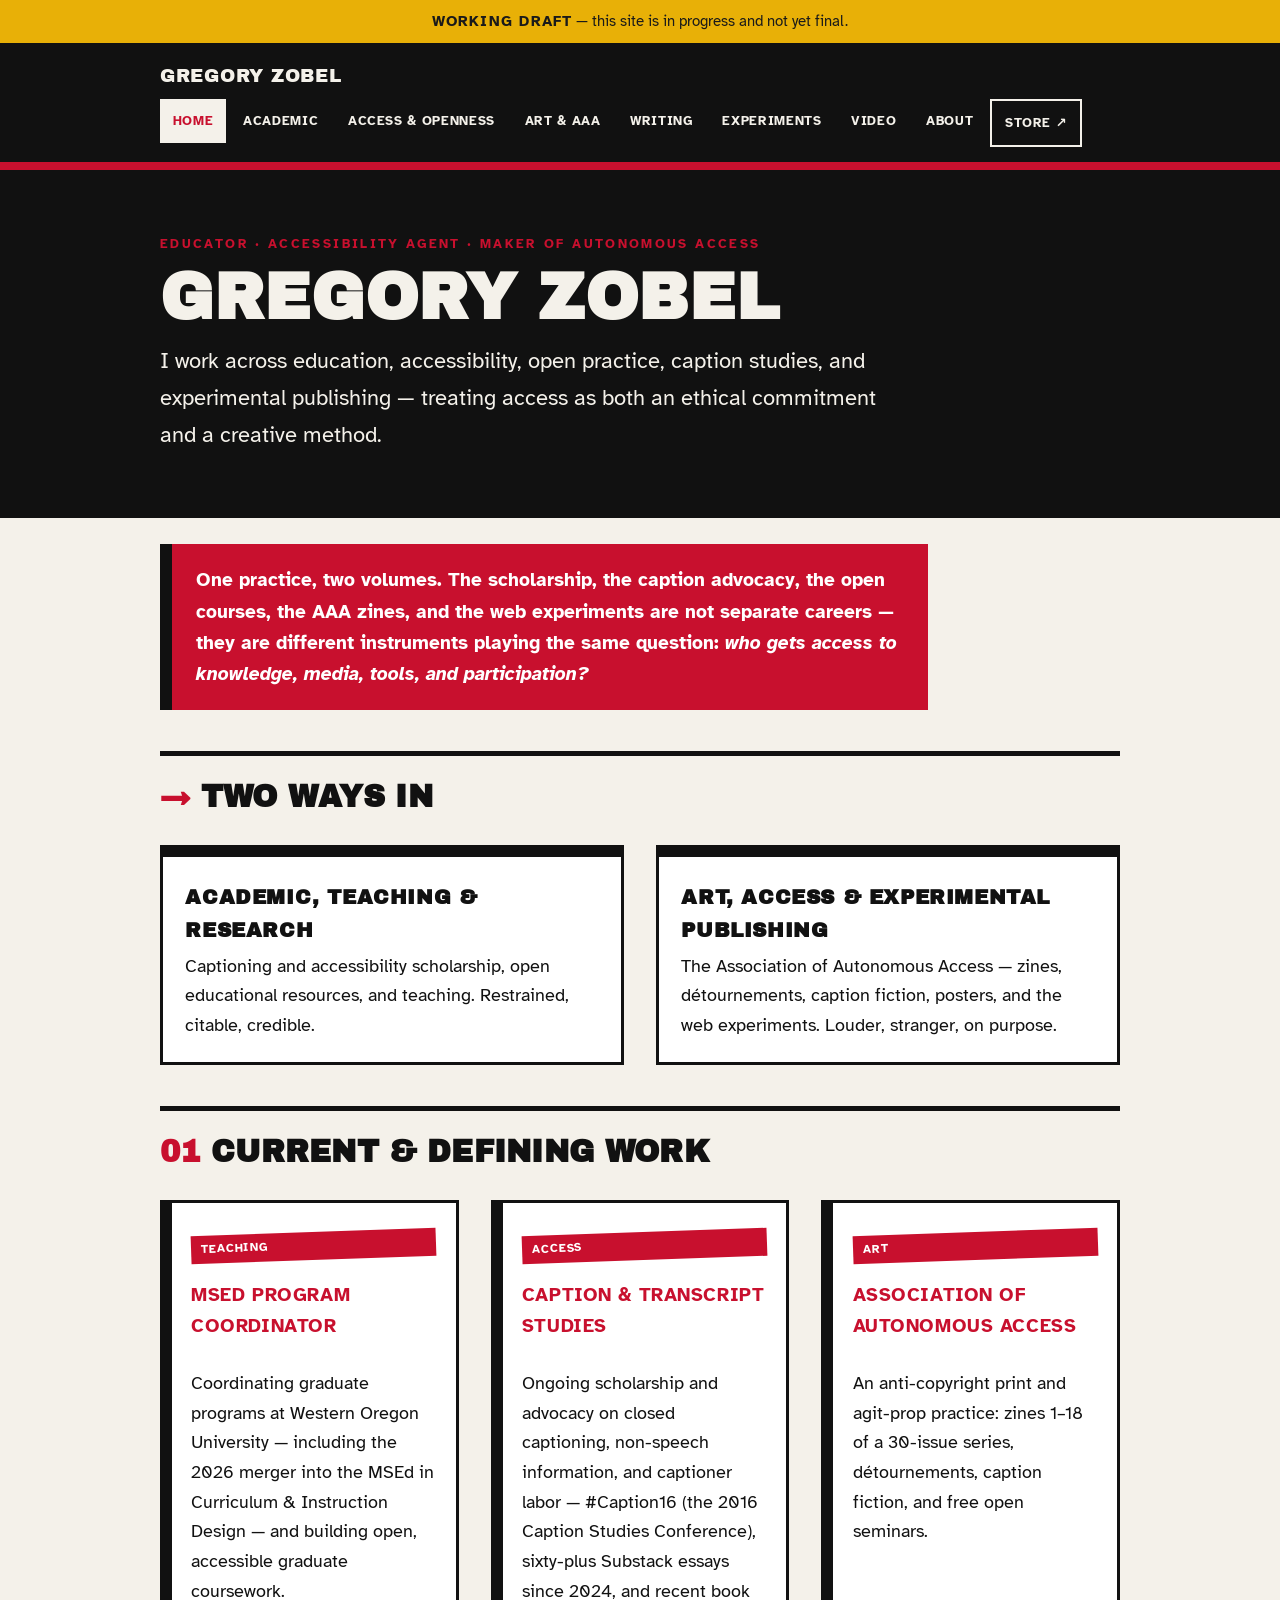
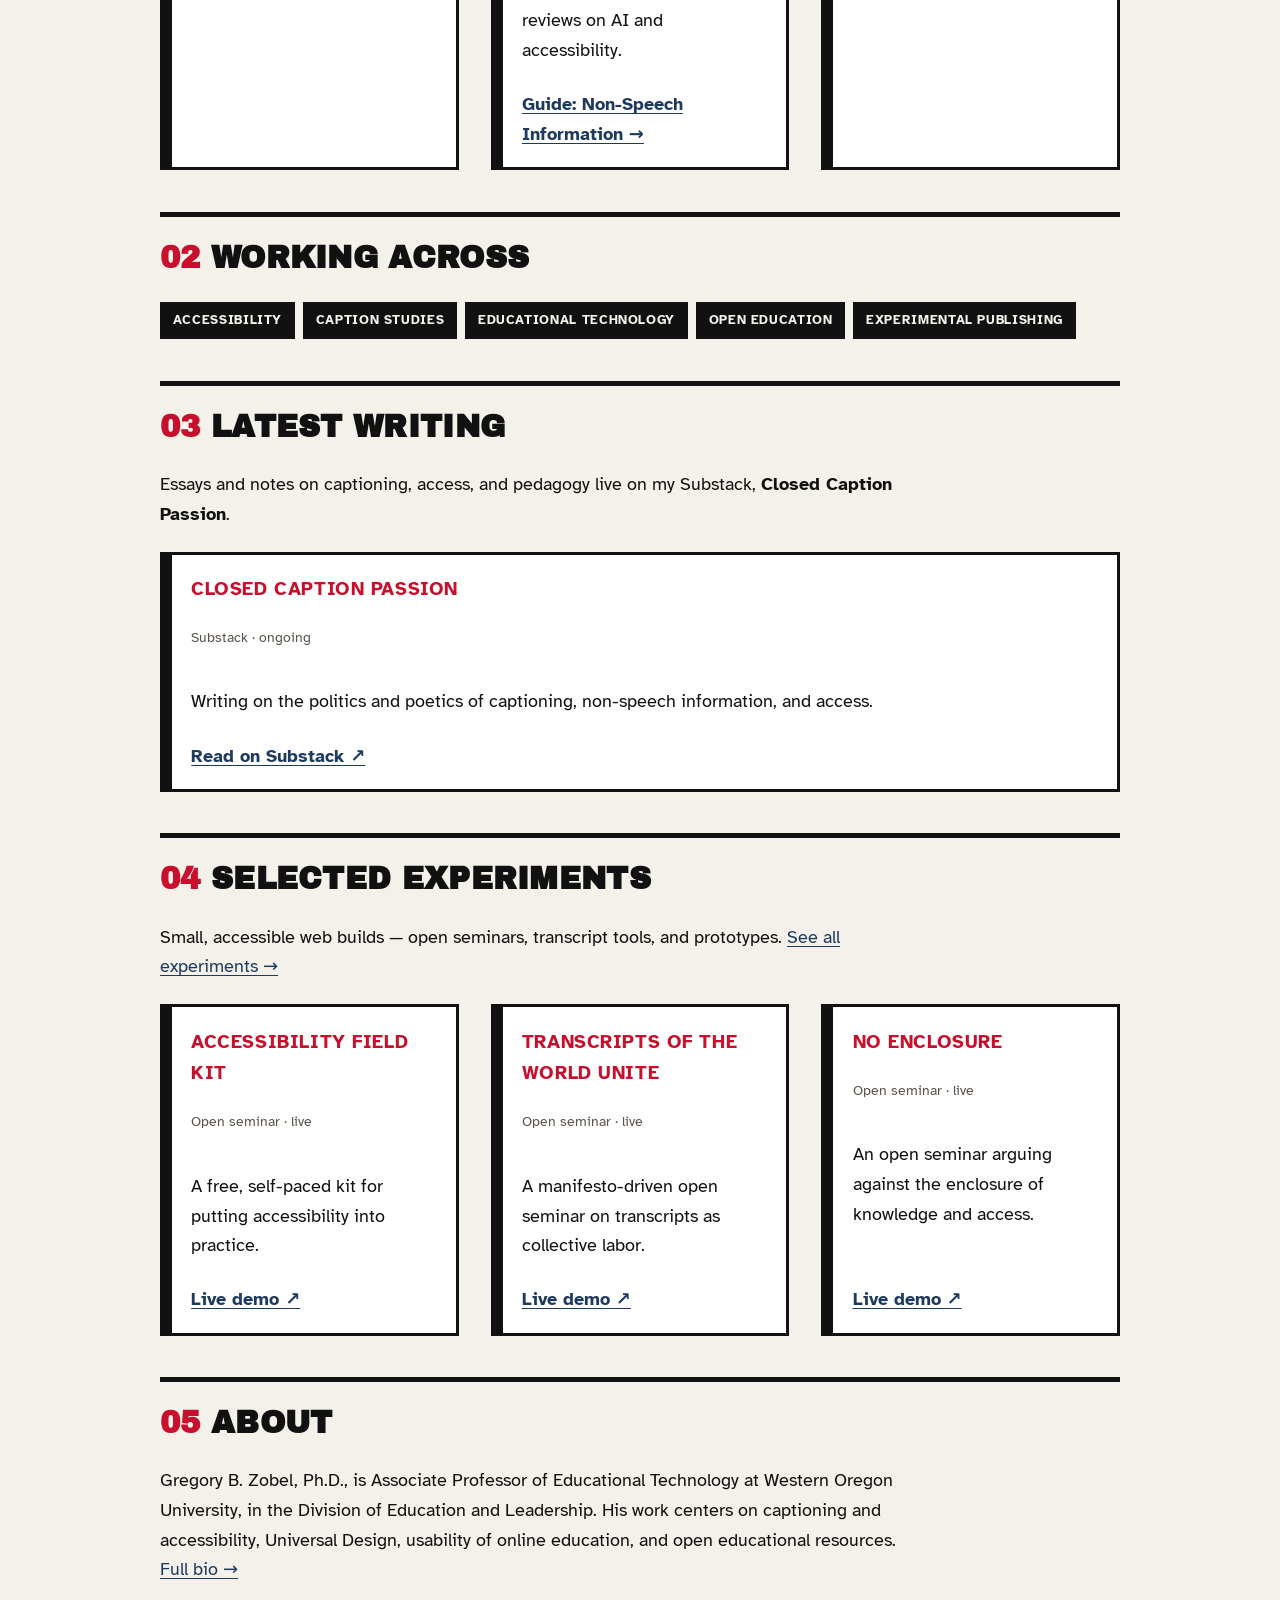
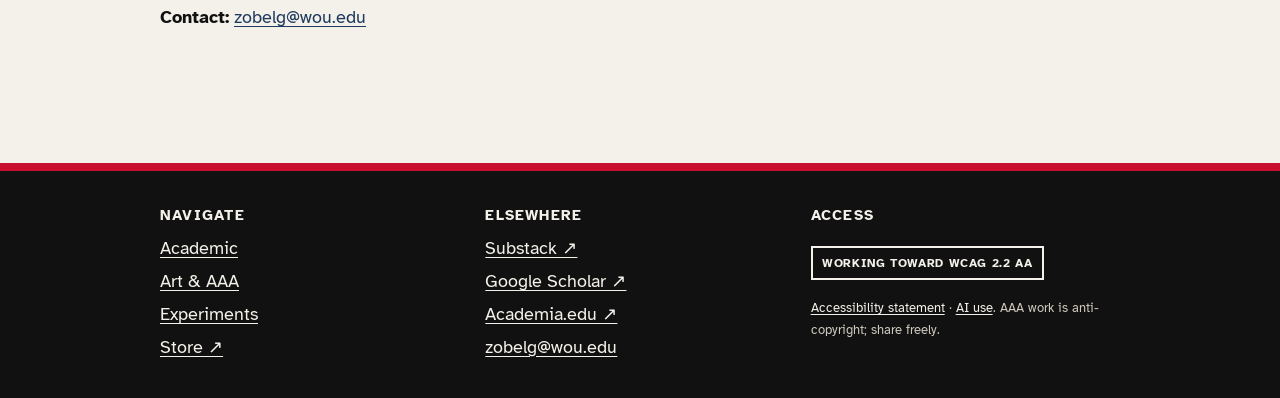
==== index.html @ 9590969a "Add Google Scholar link to footers, About, and CV page; public CV v3 Co-Authored-By: Claude Fable 5." ====
<!DOCTYPE html>
<html lang="en">
<head>
<meta charset="utf-8">
<meta name="viewport" content="width=device-width, initial-scale=1">
<title>Gregory Zobel — Access as commitment and method</title>
<meta name="description" content="Gregory Zobel works across education, accessibility, open practice, caption studies, and experimental publishing — treating access as both an ethical commitment and a creative method.">
<link rel="preconnect" href="https://fonts.googleapis.com">
<link rel="preconnect" href="https://fonts.gstatic.com" crossorigin>
<link href="https://fonts.googleapis.com/css2?family=Archivo+Black&family=Atkinson+Hyperlegible:ital,wght@0,400;0,700;1,400;1,700&display=swap" rel="stylesheet">
<link rel="stylesheet" href="assets/css/site.css">
</head>
<body>
<a class="skip" href="#main">Skip to main content</a>
<div class="draft-banner" role="note"><strong>Working draft</strong> — this site is in progress and not yet final.</div>

<header class="site-header">
  <div class="wrap">
    <a class="brand" href="index.html">Gregory&nbsp;Zobel</a>
    <nav class="site-nav" aria-label="Primary">
      <ul>
        <li><a href="index.html" aria-current="page">Home</a></li>
        <li><a href="academic.html">Academic</a></li>
        <li><a href="academic.html#access">Access &amp; Openness</a></li>
        <li><a href="aaa.html">Art &amp; AAA</a></li>
        <li><a href="aaa.html#writing">Writing</a></li>
        <li><a href="experiments.html">Experiments</a></li>
        <li><a href="video.html">Video</a></li>
        <li><a href="academic.html#about">About</a></li>
        <li class="nav-store"><a href="https://compgizmo.gumroad.com/" rel="noopener">Store</a></li>
      </ul>
    </nav>
  </div>
</header>

<div class="hero">
  <div class="wrap">
    <p class="kicker">Educator · Accessibility agent · Maker of autonomous access</p>
    <h1>Gregory Zobel</h1>
    <p class="lede">I work across education, accessibility, open practice, caption studies, and experimental publishing — treating access as both an ethical commitment and a creative method.</p>
  </div>
</div>

<main id="main">
  <div class="wrap">

    <p class="thesis">One practice, two volumes. The scholarship, the caption advocacy, the open courses, the AAA zines, and the web experiments are not separate careers — they are different instruments playing the same question: <em>who gets access to knowledge, media, tools, and participation?</em></p>

    <h2><span class="n" aria-hidden="true">→</span> Two ways in</h2>
    <ul class="grid">
      <li><a class="entrance" href="academic.html">
        <h3>Academic, Teaching &amp; Research</h3>
        <p>Captioning and accessibility scholarship, open educational resources, and teaching. Restrained, citable, credible.</p>
      </a></li>
      <li><a class="entrance" href="aaa.html">
        <h3>Art, Access &amp; Experimental Publishing</h3>
        <p>The Association of Autonomous Access — zines, détournements, caption fiction, posters, and the web experiments. Louder, stranger, on purpose.</p>
      </a></li>
    </ul>

    <h2><span class="n" aria-hidden="true">01</span> Current &amp; defining work</h2>
    <ul class="grid">
      <li class="card">
        <p class="stamp">Teaching</p>
        <h3>MSEd Program Coordinator</h3>
        <p>Coordinating graduate programs at Western Oregon University — including the 2026 merger into the MSEd in Curriculum &amp; Instruction Design — and building open, accessible graduate coursework.</p>
      </li>
      <li class="card">
        <p class="stamp">Access</p>
        <h3>Caption &amp; transcript studies</h3>
        <p>Ongoing scholarship and advocacy on closed captioning, non-speech information, and captioner labor — #Caption16 (the 2016 Caption Studies Conference), sixty-plus Substack essays since 2024, and recent book reviews on AI and accessibility.</p>
        <a class="more" href="non-speech-information.html">Guide: Non-Speech Information &rarr;</a>
      </li>
      <li class="card">
        <p class="stamp">Art</p>
        <h3>Association of Autonomous Access</h3>
        <p>An anti-copyright print and agit-prop practice: zines 1–18 of a 30-issue series, détournements, caption fiction, and free open seminars.</p>
      </li>
    </ul>

    <h2><span class="n" aria-hidden="true">02</span> Working across</h2>
    <ul class="band">
      <li>Accessibility</li>
      <li>Caption Studies</li>
      <li>Educational Technology</li>
      <li>Open Education</li>
      <li>Experimental Publishing</li>
    </ul>

    <h2><span class="n" aria-hidden="true">03</span> Latest writing</h2>
    <p>Essays and notes on captioning, access, and pedagogy live on my Substack, <strong>Closed Caption Passion</strong>.</p>
    <ul class="grid">
      <li class="card">
        <h3>Closed Caption Passion</h3>
        <p class="meta">Substack · ongoing</p>
        <p>Writing on the politics and poetics of captioning, non-speech information, and access.</p>
        <a class="more" href="https://closedcaptionpassion.substack.com/" rel="noopener">Read on Substack&nbsp;↗</a>
      </li>
    </ul>

    <h2><span class="n" aria-hidden="true">04</span> Selected experiments</h2>
    <p>Small, accessible web builds — open seminars, transcript tools, and prototypes. <a href="experiments.html">See all experiments →</a></p>
    <ul class="grid">
      <li class="card">
        <h3>Accessibility Field Kit</h3>
        <p class="meta">Open seminar · live</p>
        <p>A free, self-paced kit for putting accessibility into practice.</p>
        <a class="more" href="https://accessibilityfieldkit.netlify.app/" rel="noopener">Live demo&nbsp;↗</a>
      </li>
      <li class="card">
        <h3>Transcripts of the World Unite</h3>
        <p class="meta">Open seminar · live</p>
        <p>A manifesto-driven open seminar on transcripts as collective labor.</p>
        <a class="more" href="https://transcriptsoftheworldunite.netlify.app/" rel="noopener">Live demo&nbsp;↗</a>
      </li>
      <li class="card">
        <h3>No Enclosure</h3>
        <p class="meta">Open seminar · live</p>
        <p>An open seminar arguing against the enclosure of knowledge and access.</p>
        <a class="more" href="https://no-enclosure.netlify.app/" rel="noopener">Live demo&nbsp;↗</a>
      </li>
    </ul>

    <h2><span class="n" aria-hidden="true">05</span> About</h2>
    <p>Gregory B. Zobel, Ph.D., is Associate Professor of Educational Technology at Western Oregon University, in the Division of Education and Leadership. His work centers on captioning and accessibility, Universal Design, usability of online education, and open educational resources. <a href="academic.html#about">Full bio →</a></p>
    <p><strong>Contact:</strong> <a href="mailto:zobelg@wou.edu">zobelg@wou.edu</a></p>

  </div>
</main>

<footer class="site-footer">
  <div class="wrap">
    <div>
      <h2>Navigate</h2>
      <ul>
        <li><a href="academic.html">Academic</a></li>
        <li><a href="aaa.html">Art &amp; AAA</a></li>
        <li><a href="experiments.html">Experiments</a></li>
        <li><a href="https://compgizmo.gumroad.com/" rel="noopener">Store ↗</a></li>
      </ul>
    </div>
    <div>
      <h2>Elsewhere</h2>
      <ul>
        <li><a href="https://closedcaptionpassion.substack.com/" rel="noopener">Substack ↗</a></li>
        <li><a href="https://scholar.google.com/citations?user=opu3ghUAAAAJ&amp;hl=en" rel="noopener">Google Scholar ↗</a></li><li><a href="https://wou.academia.edu/GregoryZobel" rel="noopener">Academia.edu ↗</a></li>
        <li><a href="mailto:zobelg@wou.edu">zobelg@wou.edu</a></li>
      </ul>
    </div>
    <div>
      <h2>Access</h2>
      <p><span class="badge">Working toward WCAG 2.2 AA</span></p>
      <p class="fineprint"><a href="accessibility.html">Accessibility statement</a> · <a href="ai-use.html">AI use</a>. AAA work is anti-copyright; share freely.</p>
    </div>
  </div>
</footer>
</body>
</html>
---- assets/css/site.css ----
/* =====================================================================
   Greg Zobel — portfolio site
   Shared stylesheet. Two registers, one identity.
   Palette verified for WCAG 2.2 AA (see master plan).
   ===================================================================== */

:root{
  /* AAA / forceful register */
  --aaa-ink:#111111;
  --aaa-paper:#F4F1EA;
  --aaa-red:#C8102E;
  --aaa-white:#FFFFFF;
  /* Academic / restrained register */
  --aca-charcoal:#1A1A1A;
  --aca-cream:#FAF7F0;
  --aca-yellow:#E8B007;
  --aca-slate:#1F3A5F;
  /* shared secondary text */
  --ink-muted:#5A544B;

  /* active register defaults to AAA tokens; academic pages override */
  --bg:var(--aaa-paper);
  --fg:var(--aaa-ink);
  --accent:var(--aaa-red);
  --link:var(--aca-slate);
  --rule:var(--aaa-ink);

  --maxw:64rem;
  --gap:clamp(1rem,3vw,2rem);
}

/* Academic register: applied via <body class="register-academic"> */
.register-academic{
  --bg:var(--aca-cream);
  --fg:var(--aca-charcoal);
  --accent:var(--aca-yellow);
  --link:var(--aca-slate);
  --rule:var(--aca-charcoal);
}

*{box-sizing:border-box;}
html{scroll-behavior:smooth;}
@media (prefers-reduced-motion:reduce){
  html{scroll-behavior:auto;}
  *,*::before,*::after{animation-duration:0.001ms!important;animation-iteration-count:1!important;transition-duration:0.001ms!important;}
}

body{
  margin:0;
  background:var(--bg);
  color:var(--fg);
  font-family:"Atkinson Hyperlegible","Inter",system-ui,Arial,sans-serif;
  font-size:1.125rem;
  line-height:1.65;
}

/* ---- Skip link ---- */
.skip{
  position:absolute;left:-9999px;top:auto;
  background:var(--aaa-ink);color:#fff;padding:.7rem 1rem;z-index:1000;
  font-weight:700;text-decoration:none;
}
.skip:focus{left:1rem;top:1rem;}

/* ---- Focus visibility (WCAG 2.2) ---- */
a:focus-visible,button:focus-visible,[tabindex]:focus-visible{
  outline:3px solid var(--aaa-red);
  outline-offset:3px;
}

/* ---- Links: never color alone ---- */
a{color:var(--link);text-underline-offset:.18em;}
a:hover{text-decoration-thickness:2px;}

img{max-width:100%;height:auto;display:block;}

.wrap{max-width:var(--maxw);margin-inline:auto;padding-inline:clamp(1rem,4vw,2rem);}

/* =========================  SITE HEADER / NAV  ===================== */
.site-header{
  background:var(--aaa-ink);
  color:var(--aaa-paper);
  border-bottom:8px solid var(--aaa-red);
}
.site-header .wrap{display:flex;flex-wrap:wrap;align-items:center;gap:.5rem 1.5rem;padding-block:.9rem;}
.brand{
  font-family:"Archivo Black","Arial Black",sans-serif;
  text-transform:uppercase;letter-spacing:.04em;
  font-size:1.15rem;color:var(--aaa-paper);text-decoration:none;margin-right:auto;
}
.brand:hover{color:#fff;}
.site-nav ul{list-style:none;display:flex;flex-wrap:wrap;gap:.25rem;margin:0;padding:0;}
.site-nav a{
  display:inline-block;color:var(--aaa-paper);text-decoration:none;
  font-weight:700;text-transform:uppercase;letter-spacing:.05em;font-size:.82rem;
  padding:.7rem .8rem;min-height:44px;/* target size */
}
.site-nav a:hover{background:var(--aaa-red);color:#fff;}
.site-nav a[aria-current="page"]{color:var(--aaa-red);background:var(--aaa-paper);}
.register-academic .site-nav a[aria-current="page"]{color:var(--aaa-paper);box-shadow:inset 0 -5px 0 var(--aca-yellow);background:transparent;}
.nav-store a{border:2px solid var(--aaa-paper);}
.nav-store a::after{content:" \2197";}

/* =========================  HERO  ================================= */
.hero{background:var(--aaa-ink);color:var(--aaa-paper);}
.register-academic .hero{background:var(--aca-charcoal);}
.hero .wrap{padding-block:clamp(2rem,6vw,4rem);}
.kicker{font-weight:800;letter-spacing:.18em;text-transform:uppercase;color:var(--aaa-red);font-size:.82rem;margin:0 0 .6rem;}
.register-academic .kicker{color:var(--aca-yellow);}
.hero h1{
  font-family:"Archivo Black","Arial Black",sans-serif;
  text-transform:uppercase;line-height:1.02;letter-spacing:.01em;
  font-size:clamp(2.1rem,7vw,4rem);margin:.2rem 0;
}
.hero p.lede{font-size:clamp(1.1rem,2.4vw,1.4rem);max-width:46rem;margin:.8rem 0 0;}

/* =========================  HEADINGS  ============================= */
main h2{
  font-family:"Archivo Black","Arial Black",sans-serif;
  text-transform:uppercase;letter-spacing:.01em;font-size:clamp(1.4rem,3.5vw,1.9rem);
  margin:2.6rem 0 .6rem;padding-top:1rem;border-top:5px solid var(--rule);
}
main h2 .n{color:var(--accent);}
.register-academic main h2 .n{color:var(--aca-charcoal);background:var(--aca-yellow);padding:0 .4rem;}
main h3{font-size:1.2rem;margin:1.6rem 0 .3rem;color:var(--accent);text-transform:uppercase;letter-spacing:.03em;}
.register-academic main h3{color:var(--aca-slate);}
main{padding-bottom:4rem;}
main .wrap > p{max-width:48rem;}

/* =========================  THESIS / BANNERS  ===================== */
.thesis{
  background:var(--aaa-red);color:#fff;
  padding:1.3rem 1.5rem;margin:1.6rem 0;border-left:12px solid var(--aaa-ink);
  font-size:1.18rem;font-weight:700;max-width:52rem;
}
.register-academic .thesis{background:var(--aca-yellow);color:var(--aca-charcoal);border-left-color:var(--aca-charcoal);}

/* =========================  WORKING-ACROSS BAND  ================== */
.band{display:flex;flex-wrap:wrap;gap:.5rem;margin:1.2rem 0;padding:0;list-style:none;}
.band li{
  background:var(--aaa-ink);color:var(--aaa-paper);
  font-weight:800;text-transform:uppercase;letter-spacing:.05em;font-size:.8rem;
  padding:.5rem .8rem;
}
.register-academic .band li{background:var(--aca-charcoal);}

/* =========================  ENTRANCES / CARDS  =================== */
.grid{display:grid;gap:var(--gap);grid-template-columns:repeat(auto-fit,minmax(15rem,1fr));margin:1.4rem 0;padding:0;list-style:none;}
.card{
  background:var(--aaa-white);border:3px solid var(--rule);border-left-width:12px;
  padding:1.1rem 1.2rem;display:flex;flex-direction:column;gap:.4rem;
}
.card h3{margin:.1rem 0;color:var(--accent);}
.register-academic .card{background:#fff;border-left-color:var(--aca-yellow);}
.card .meta{font-size:.85rem;color:var(--ink-muted);}
.card a.more{margin-top:auto;font-weight:700;}

.entrance{
  border:3px solid var(--aaa-ink);border-top-width:12px;background:var(--aaa-white);
  padding:1.3rem 1.4rem;text-decoration:none;color:var(--aaa-ink);display:block;
}
.entrance:hover{background:var(--aaa-red);color:#fff;border-color:var(--aaa-red);}
.entrance h3{font-family:"Archivo Black",sans-serif;text-transform:uppercase;font-size:1.25rem;margin:.2rem 0;color:inherit;}
.entrance:hover h3{color:#fff;}
.entrance p{margin:.3rem 0 0;color:inherit;}

/* =========================  PUBLICATION / LIST ITEMS  ============= */
.refs{list-style:none;margin:1rem 0;padding:0;}
.refs li{padding:.7rem 0 .7rem 1rem;border-left:4px solid var(--accent);margin-bottom:.6rem;}
.register-academic .refs li{border-left-color:var(--aca-yellow);}
.refs .venue{font-style:italic;}

/* =========================  AAA STAMPS  ========================== */
.stamp{
  display:inline-block;background:var(--aaa-red);color:#fff;
  font-weight:800;text-transform:uppercase;letter-spacing:.08em;font-size:.74rem;
  padding:.25rem .6rem;transform:rotate(-2deg);
}
.timecode{font-family:"Courier New",monospace;color:var(--aaa-red);font-weight:700;}

/* =========================  FOOTER  ============================== */
.site-footer{background:var(--aaa-ink);color:var(--aaa-paper);margin-top:3rem;border-top:8px solid var(--aaa-red);}
.site-footer .wrap{padding-block:2rem;display:grid;gap:1rem;grid-template-columns:repeat(auto-fit,minmax(13rem,1fr));}
.site-footer a{color:var(--aaa-paper);}
.site-footer h2{font-size:.95rem;text-transform:uppercase;letter-spacing:.08em;border:0;padding:0;margin:0 0 .4rem;font-family:inherit;}
.site-footer ul{list-style:none;margin:0;padding:0;}
.site-footer li{margin:.2rem 0;}
.badge{display:inline-block;border:2px solid var(--aaa-paper);padding:.3rem .6rem;font-weight:700;font-size:.78rem;text-transform:uppercase;letter-spacing:.05em;}
.fineprint{font-size:.82rem;color:#cfc9bd;}

/* =========================  DRAFT BANNER  ======================== */
.draft-banner{
  background:var(--aca-yellow);color:#1A1A1A;
  text-align:center;font-size:.95rem;padding:.55rem 1rem;
  border-bottom:4px solid #111111;
}
.draft-banner strong{text-transform:uppercase;letter-spacing:.08em;}

/* =========================  VIDEO  ============================== */
.video-grid{display:grid;gap:var(--gap);grid-template-columns:repeat(auto-fit,minmax(16rem,1fr));margin:1.2rem 0;padding:0;list-style:none;}
figure.video{margin:0;border:3px solid var(--rule);background:#000;display:flex;flex-direction:column;}
figure.video video{width:100%;display:block;background:#000;}
figure.video figcaption{background:var(--bg);color:var(--fg);padding:.6rem .8rem;font-size:.9rem;}
figure.video figcaption .t{font-weight:700;display:block;}
.placeholder-video{
  display:flex;align-items:center;justify-content:center;text-align:center;
  min-height:9rem;background:#111111;color:#F4F1EA;border-bottom:3px dashed var(--aaa-red);padding:1rem;font-size:.9rem;
}
details.transcript{margin:.5rem 0 0;border-top:1px solid #cbc6ba;padding-top:.4rem;}
details.transcript summary{cursor:pointer;font-weight:700;color:var(--link);}
details.transcript summary:focus-visible{outline:3px solid var(--aaa-red);outline-offset:2px;}

/* =========================  TABLES  ============================== */
.tables{display:flex;flex-wrap:wrap;gap:1.5rem;margin:1rem 0 1.5rem;}
.tables table{flex:1 1 16rem;max-width:24rem;}
table{border-collapse:collapse;width:100%;font-size:1rem;}
caption{text-align:left;font-weight:700;padding:.4rem 0;caption-side:top;}
th,td{text-align:left;padding:.45rem .7rem;border-bottom:1px solid var(--accent);}
thead th{border-bottom:3px solid var(--accent);}
.register-academic th,.register-academic td{border-bottom-color:var(--aca-yellow);}
tfoot th,tfoot td{font-weight:700;border-bottom:0;border-top:3px solid var(--accent);}
.register-academic tfoot th,.register-academic tfoot td{border-top-color:var(--aca-yellow);}
td:last-child,th:last-child{text-align:right;}
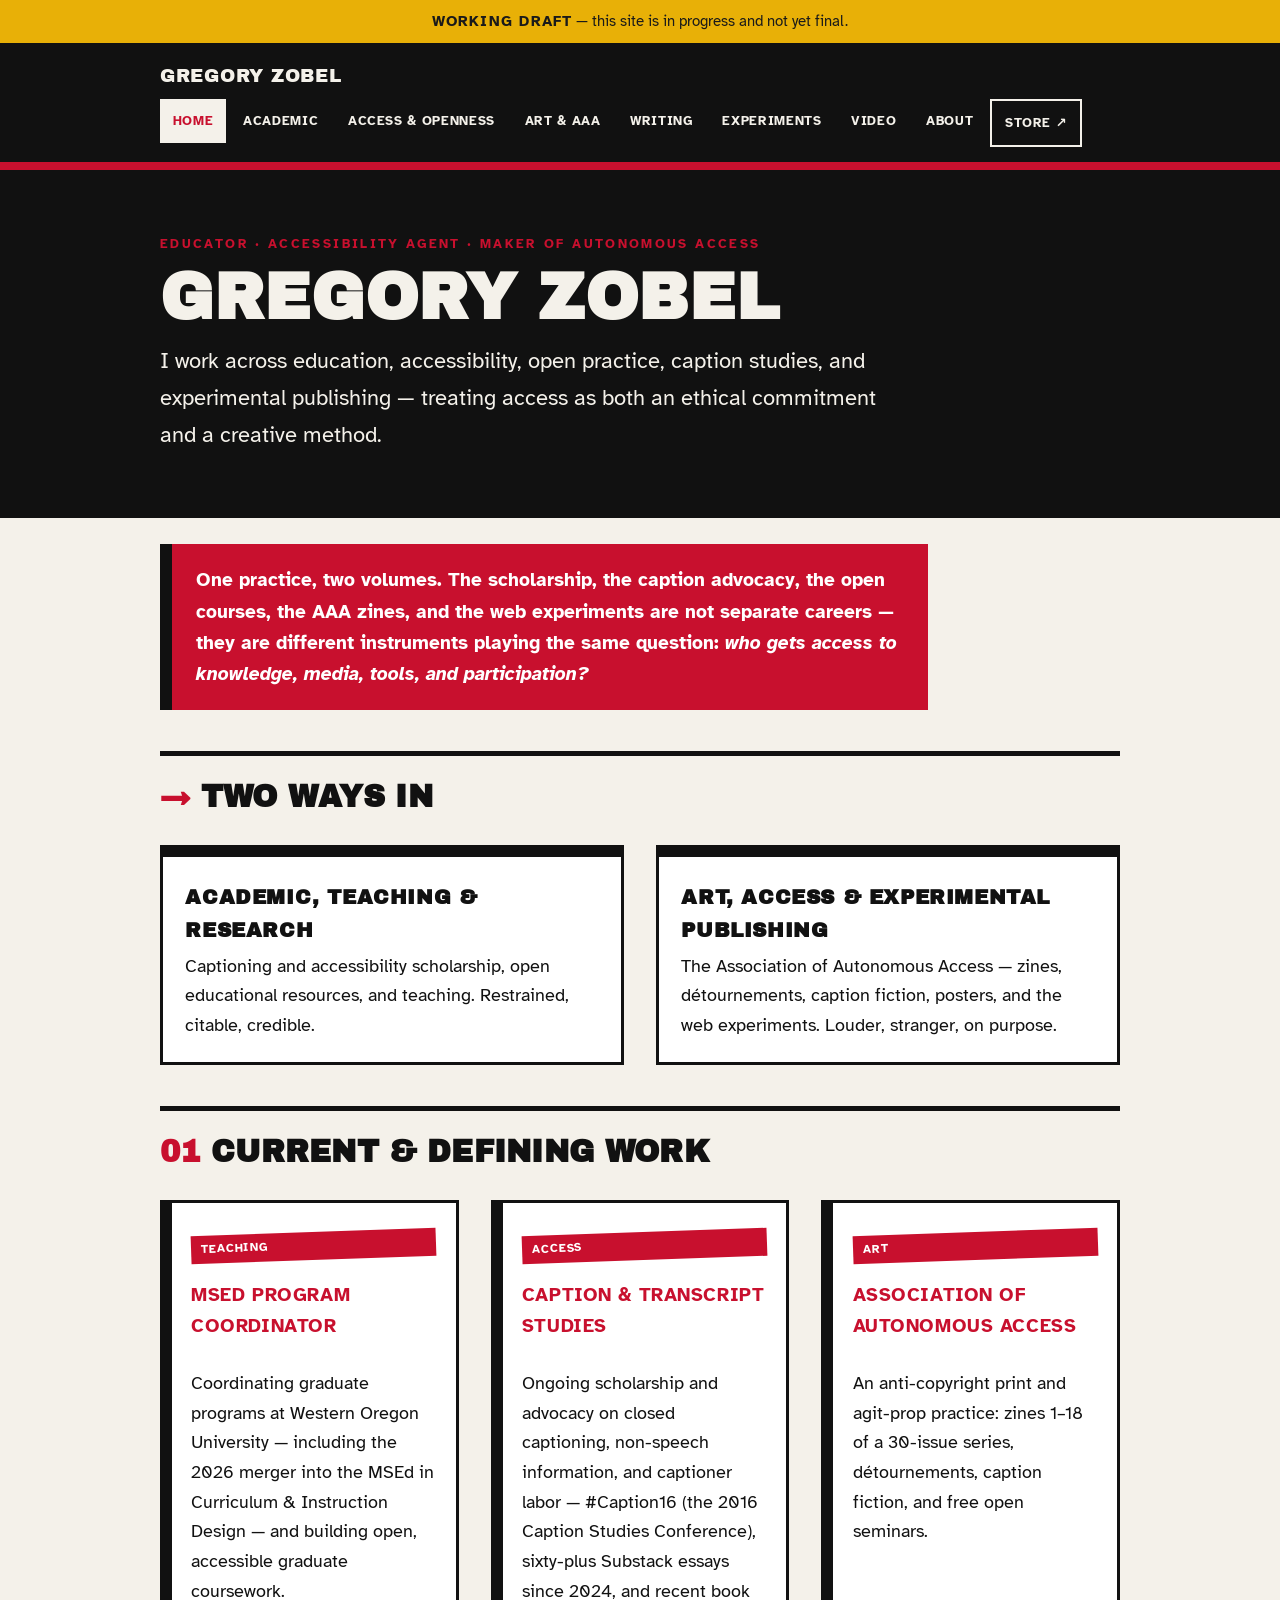
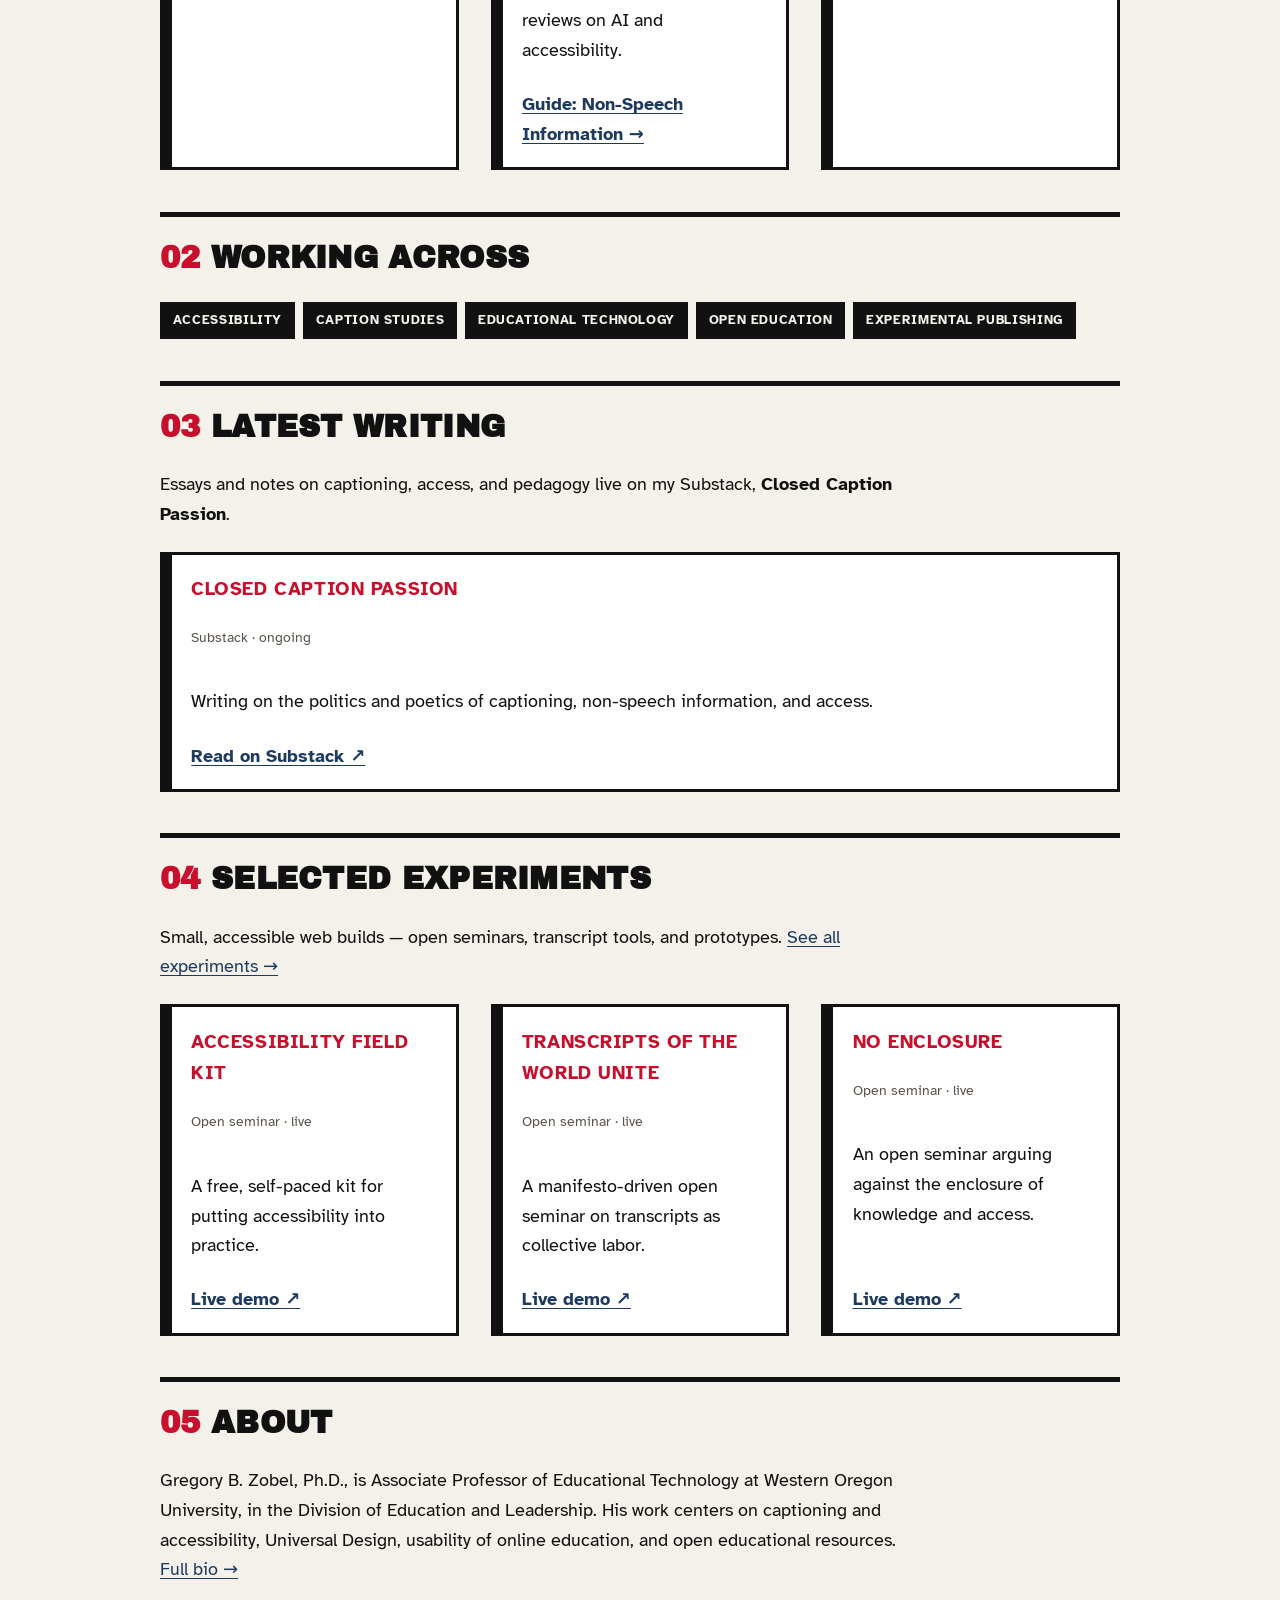
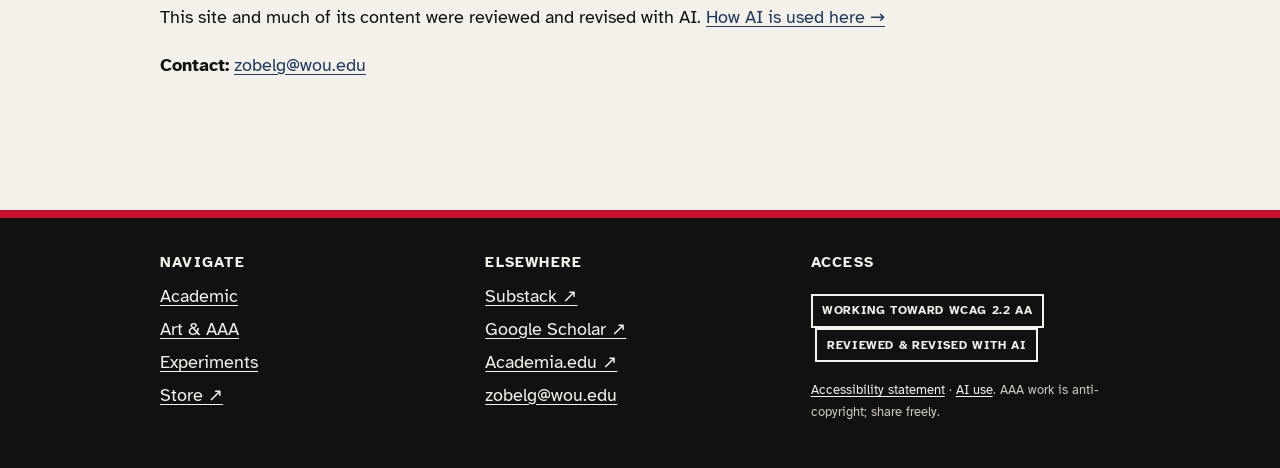
==== commit 9cab755e: "AI-use statement v2: expanded sections and tools; site-wide AI badge; pointer lines on index, aaa, a" ====
--- a/index.html
+++ b/index.html
@@ -123,6 +123,7 @@
 
     <h2><span class="n" aria-hidden="true">05</span> About</h2>
     <p>Gregory B. Zobel, Ph.D., is Associate Professor of Educational Technology at Western Oregon University, in the Division of Education and Leadership. His work centers on captioning and accessibility, Universal Design, usability of online education, and open educational resources. <a href="academic.html#about">Full bio →</a></p>
+    <p class="meta">This site and much of its content were reviewed and revised with AI. <a href="ai-use.html">How AI is used here →</a></p>
     <p><strong>Contact:</strong> <a href="mailto:zobelg@wou.edu">zobelg@wou.edu</a></p>
 
   </div>
@@ -149,7 +150,7 @@
     </div>
     <div>
       <h2>Access</h2>
-      <p><span class="badge">Working toward WCAG 2.2 AA</span></p>
+      <p><span class="badge">Working toward WCAG 2.2 AA</span> <a class="badge" href="ai-use.html">Reviewed &amp; revised with AI</a></p>
       <p class="fineprint"><a href="accessibility.html">Accessibility statement</a> · <a href="ai-use.html">AI use</a>. AAA work is anti-copyright; share freely.</p>
     </div>
   </div>
--- a/assets/css/site.css
+++ b/assets/css/site.css
@@ -221,3 +221,5 @@
 tfoot th,tfoot td{font-weight:700;border-bottom:0;border-top:3px solid var(--accent);}
 .register-academic tfoot th,.register-academic tfoot td{border-top-color:var(--aca-yellow);}
 td:last-child,th:last-child{text-align:right;}
+a.badge{color:inherit;text-decoration:none;margin-left:.3rem;}
+a.badge:hover,a.badge:focus{background:var(--aaa-paper);color:var(--aaa-ink);}
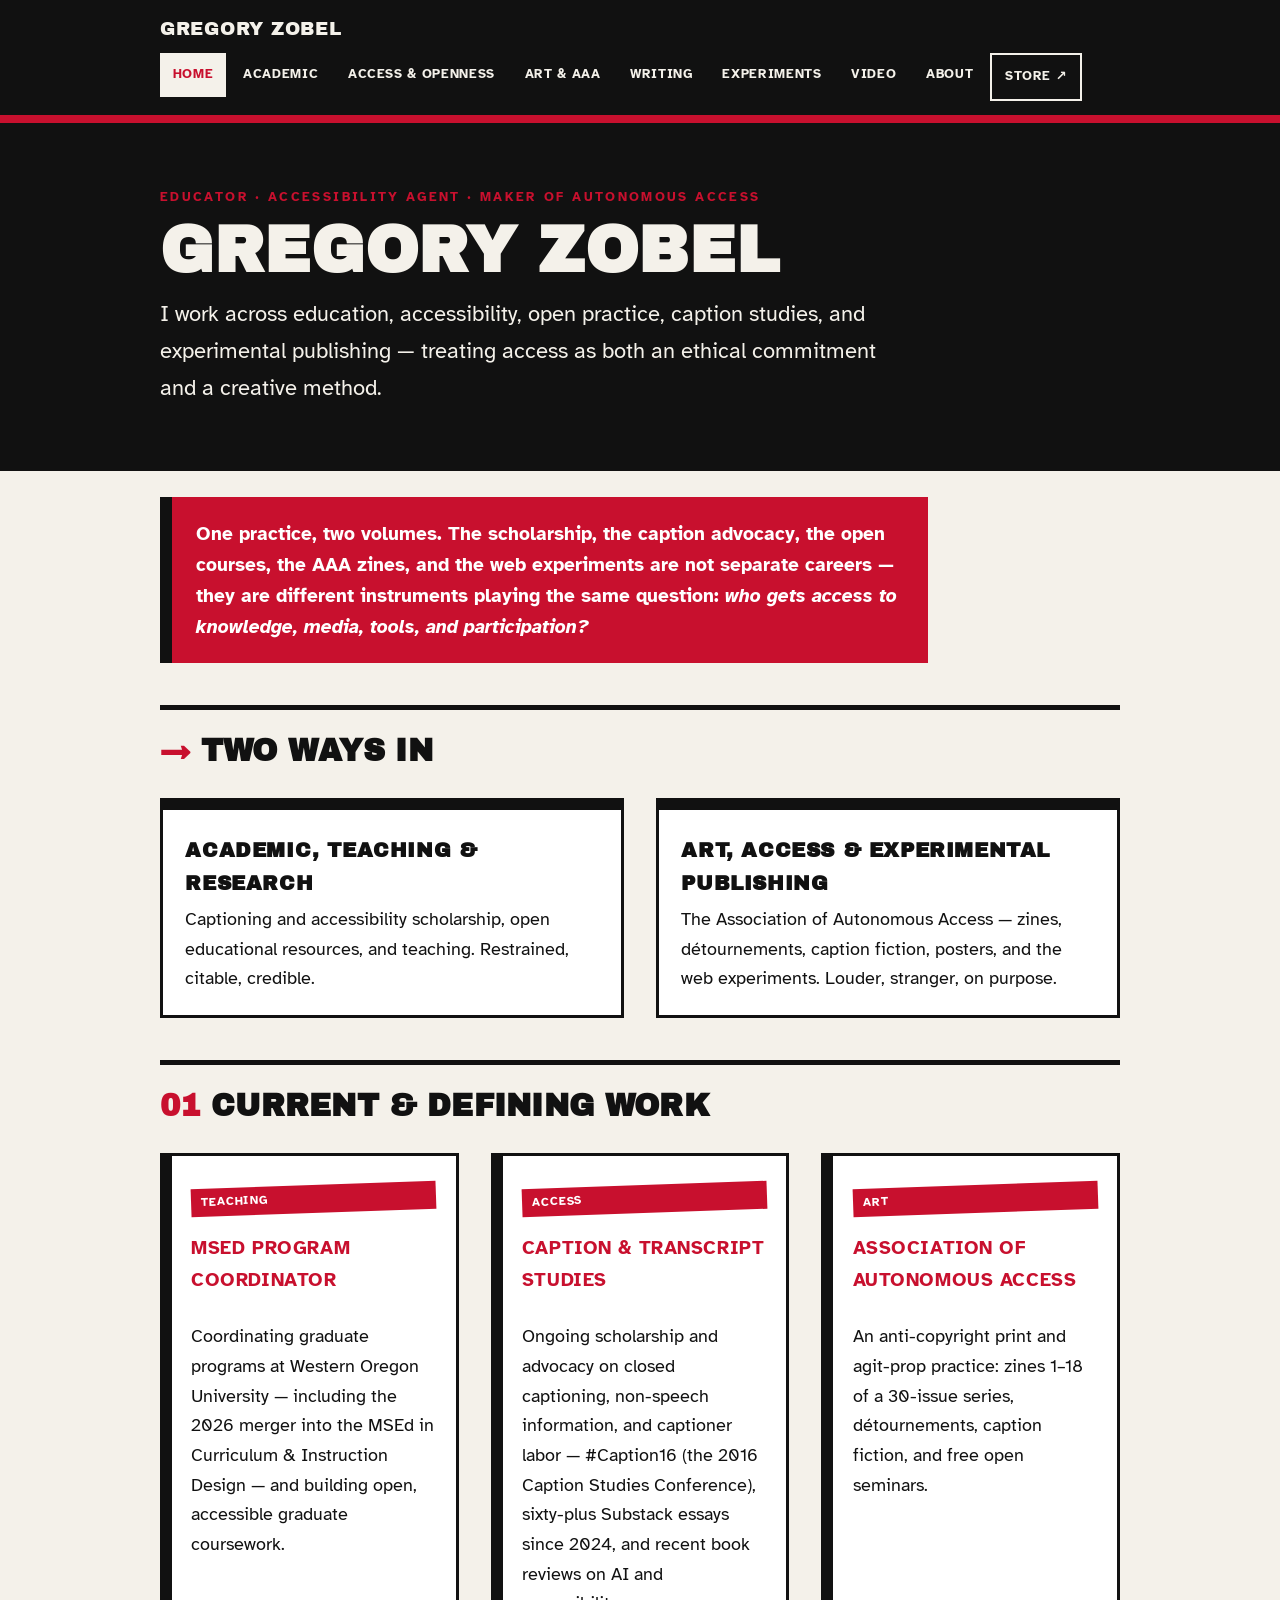
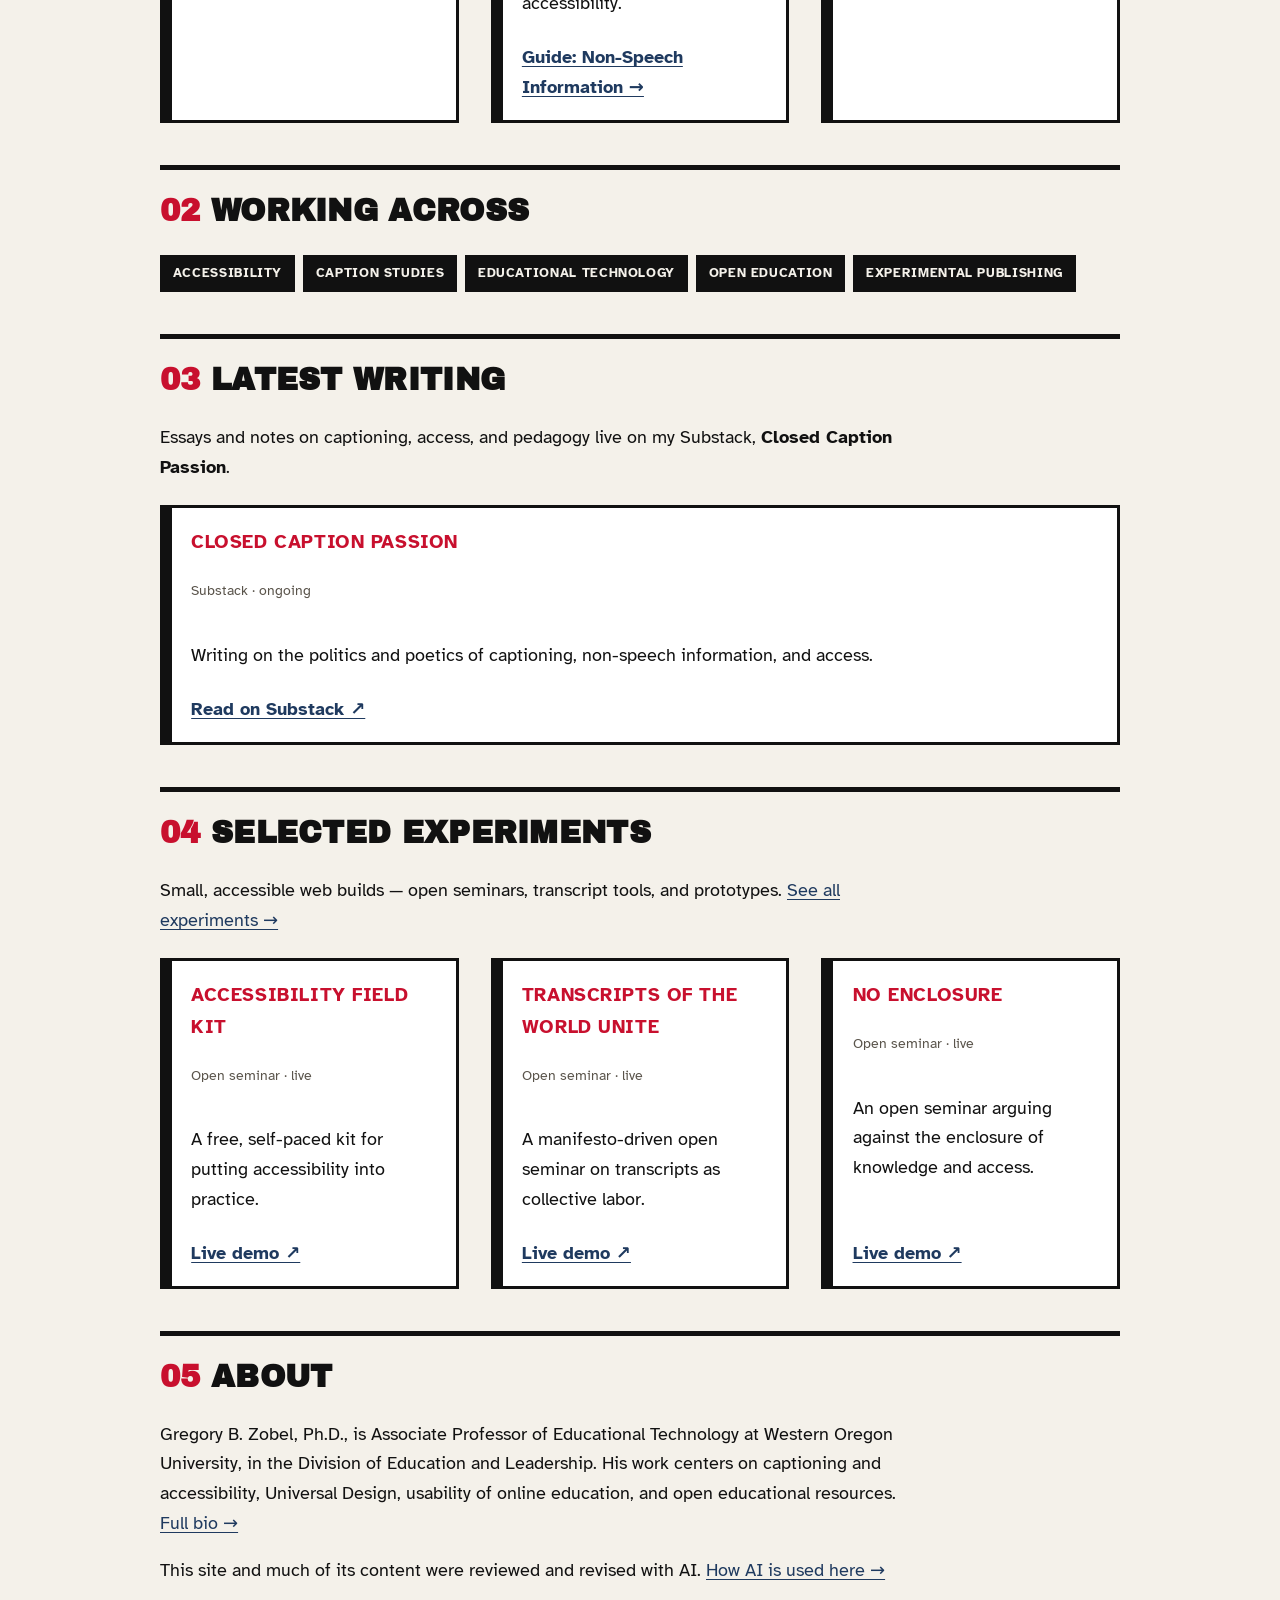
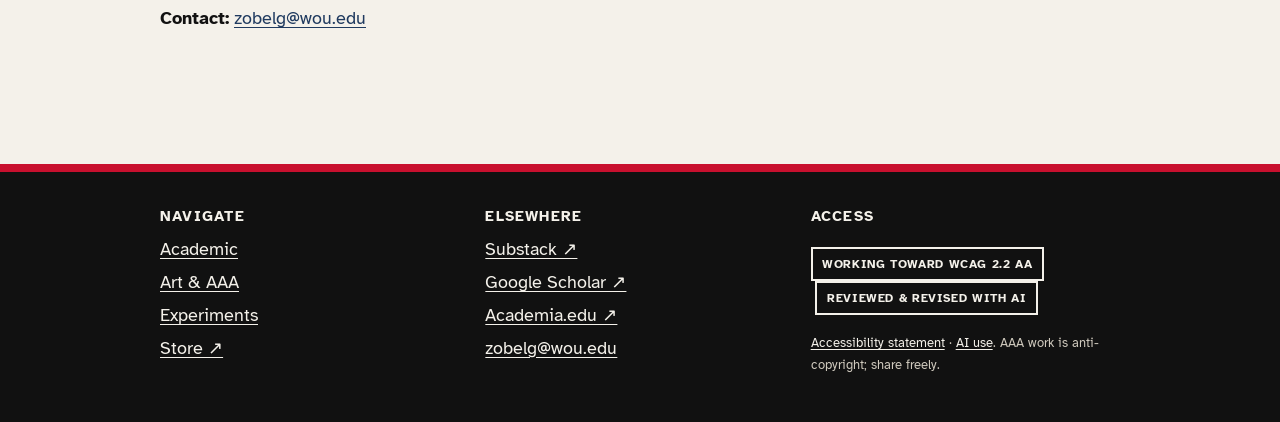
==== commit 75f17003: "Remove site-wide working-draft banner; accessibility statement dated November 2026 Co-Authored-By: C" ====
--- a/index.html
+++ b/index.html
@@ -12,7 +12,6 @@
 </head>
 <body>
 <a class="skip" href="#main">Skip to main content</a>
-<div class="draft-banner" role="note"><strong>Working draft</strong> — this site is in progress and not yet final.</div>
 
 <header class="site-header">
   <div class="wrap">
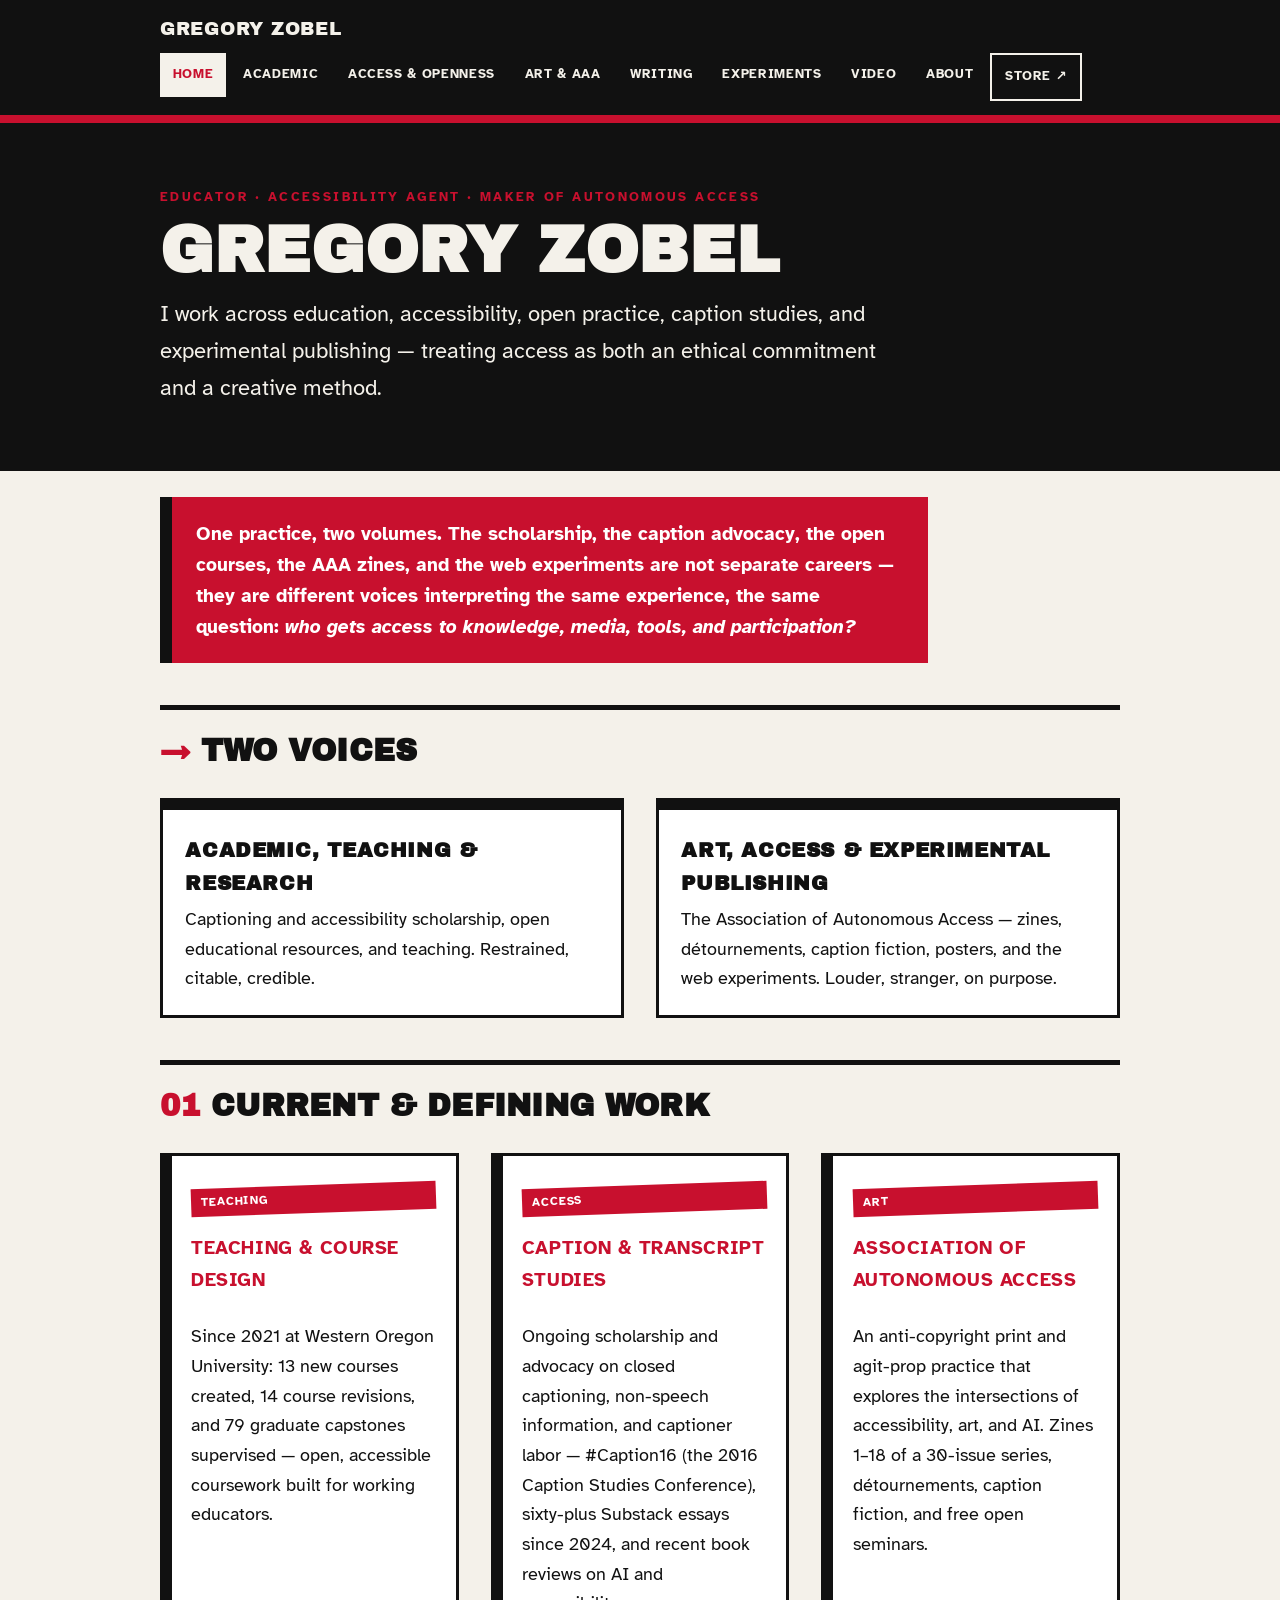
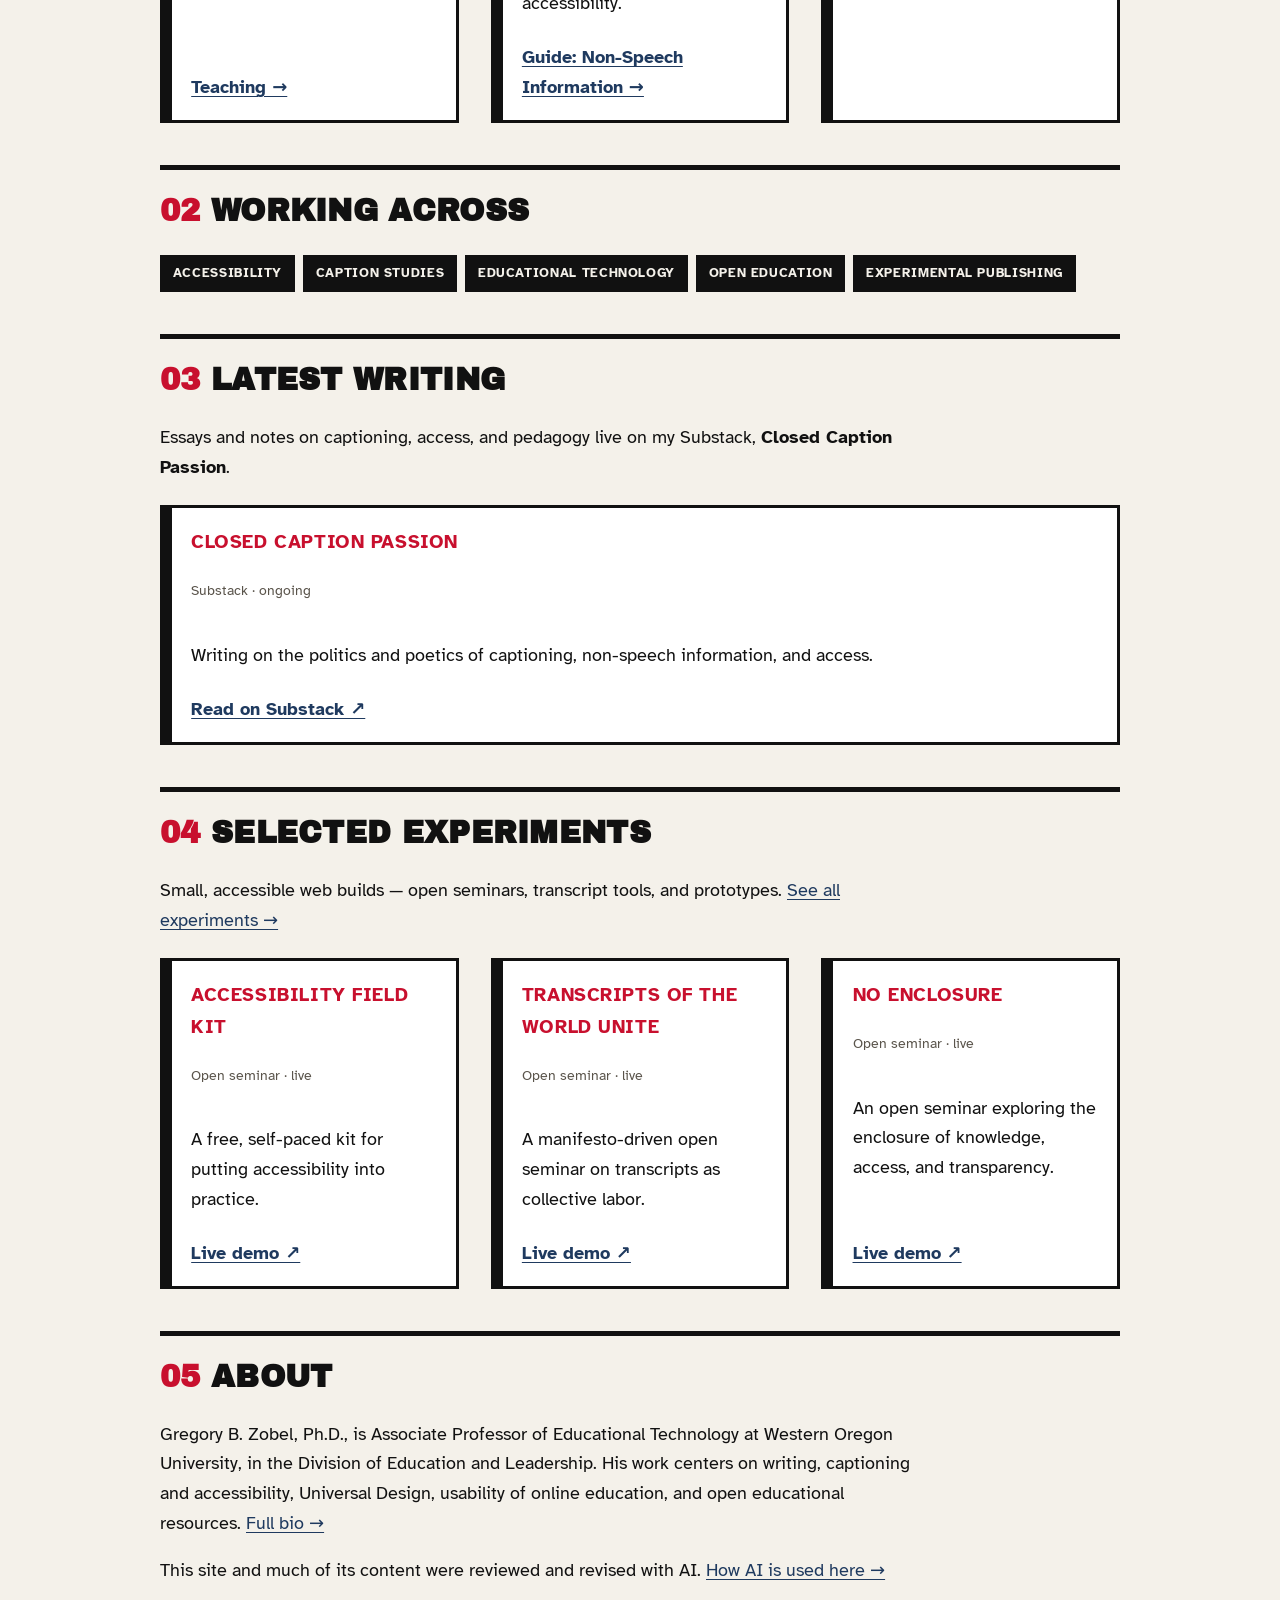
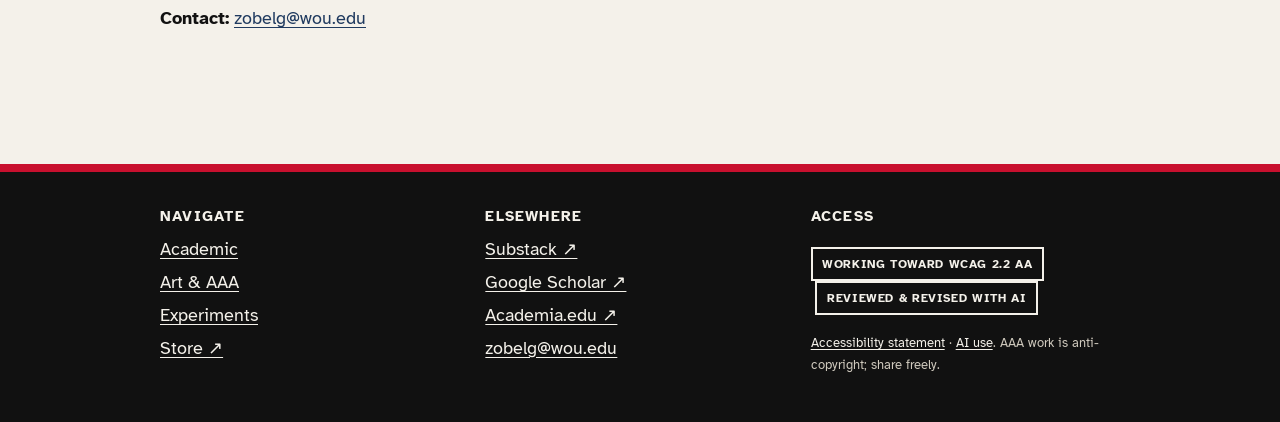
==== commit bdd83bf9: "Tenure 7: accessibility wording and US spelling; index thesis, Two voices, teaching card by the numb" ====
--- a/index.html
+++ b/index.html
@@ -43,9 +43,9 @@
 <main id="main">
   <div class="wrap">
 
-    <p class="thesis">One practice, two volumes. The scholarship, the caption advocacy, the open courses, the AAA zines, and the web experiments are not separate careers — they are different instruments playing the same question: <em>who gets access to knowledge, media, tools, and participation?</em></p>
+    <p class="thesis">One practice, two volumes. The scholarship, the caption advocacy, the open courses, the AAA zines, and the web experiments are not separate careers — they are different voices interpreting the same experience, the same question: <em>who gets access to knowledge, media, tools, and participation?</em></p>
 
-    <h2><span class="n" aria-hidden="true">→</span> Two ways in</h2>
+    <h2><span class="n" aria-hidden="true">→</span> Two voices</h2>
     <ul class="grid">
       <li><a class="entrance" href="academic.html">
         <h3>Academic, Teaching &amp; Research</h3>
@@ -61,8 +61,9 @@
     <ul class="grid">
       <li class="card">
         <p class="stamp">Teaching</p>
-        <h3>MSEd Program Coordinator</h3>
-        <p>Coordinating graduate programs at Western Oregon University — including the 2026 merger into the MSEd in Curriculum &amp; Instruction Design — and building open, accessible graduate coursework.</p>
+        <h3>Teaching &amp; course design</h3>
+        <p>Since 2021 at Western Oregon University: 13 new courses created, 14 course revisions, and 79 graduate capstones supervised — open, accessible coursework built for working educators.</p>
+        <a class="more" href="teaching.html">Teaching &rarr;</a>
       </li>
       <li class="card">
         <p class="stamp">Access</p>
@@ -73,7 +74,7 @@
       <li class="card">
         <p class="stamp">Art</p>
         <h3>Association of Autonomous Access</h3>
-        <p>An anti-copyright print and agit-prop practice: zines 1–18 of a 30-issue series, détournements, caption fiction, and free open seminars.</p>
+        <p>An anti-copyright print and agit-prop practice that explores the intersections of accessibility, art, and AI. Zines 1–18 of a 30-issue series, détournements, caption fiction, and free open seminars.</p>
       </li>
     </ul>
 
@@ -115,13 +116,13 @@
       <li class="card">
         <h3>No Enclosure</h3>
         <p class="meta">Open seminar · live</p>
-        <p>An open seminar arguing against the enclosure of knowledge and access.</p>
+        <p>An open seminar exploring the enclosure of knowledge, access, and transparency.</p>
         <a class="more" href="https://no-enclosure.netlify.app/" rel="noopener">Live demo&nbsp;↗</a>
       </li>
     </ul>
 
     <h2><span class="n" aria-hidden="true">05</span> About</h2>
-    <p>Gregory B. Zobel, Ph.D., is Associate Professor of Educational Technology at Western Oregon University, in the Division of Education and Leadership. His work centers on captioning and accessibility, Universal Design, usability of online education, and open educational resources. <a href="academic.html#about">Full bio →</a></p>
+    <p>Gregory B. Zobel, Ph.D., is Associate Professor of Educational Technology at Western Oregon University, in the Division of Education and Leadership. His work centers on writing, captioning and accessibility, Universal Design, usability of online education, and open educational resources. <a href="academic.html#about">Full bio →</a></p>
     <p class="meta">This site and much of its content were reviewed and revised with AI. <a href="ai-use.html">How AI is used here →</a></p>
     <p><strong>Contact:</strong> <a href="mailto:zobelg@wou.edu">zobelg@wou.edu</a></p>
 
--- a/assets/css/site.css
+++ b/assets/css/site.css
@@ -113,6 +113,8 @@
   font-size:clamp(2.1rem,7vw,4rem);margin:.2rem 0;
 }
 .hero p.lede{font-size:clamp(1.1rem,2.4vw,1.4rem);max-width:46rem;margin:.8rem 0 0;}
+.hero a{color:var(--aaa-paper);text-decoration-thickness:2px;}
+.hero a:hover,.hero a:focus{color:#fff;background:rgba(255,255,255,.12);}
 
 /* =========================  HEADINGS  ============================= */
 main h2{
@@ -223,3 +225,10 @@
 td:last-child,th:last-child{text-align:right;}
 a.badge{color:inherit;text-decoration:none;margin-left:.3rem;}
 a.badge:hover,a.badge:focus{background:var(--aaa-paper);color:var(--aaa-ink);}
+
+/* =========================  PAGE TOC  ============================ */
+.toc{margin:0 0 2rem;padding:1rem 1.2rem;border:2px solid var(--accent);background:var(--bg);}
+.toc h2{font-size:1rem;margin:0 0 .5rem;border:0;padding:0;text-transform:uppercase;letter-spacing:.06em;}
+.toc ol{margin:0;padding:0;list-style:none;display:flex;flex-wrap:wrap;gap:.4rem 1.4rem;}
+.toc li{margin:0;}
+.toc a{font-weight:700;}
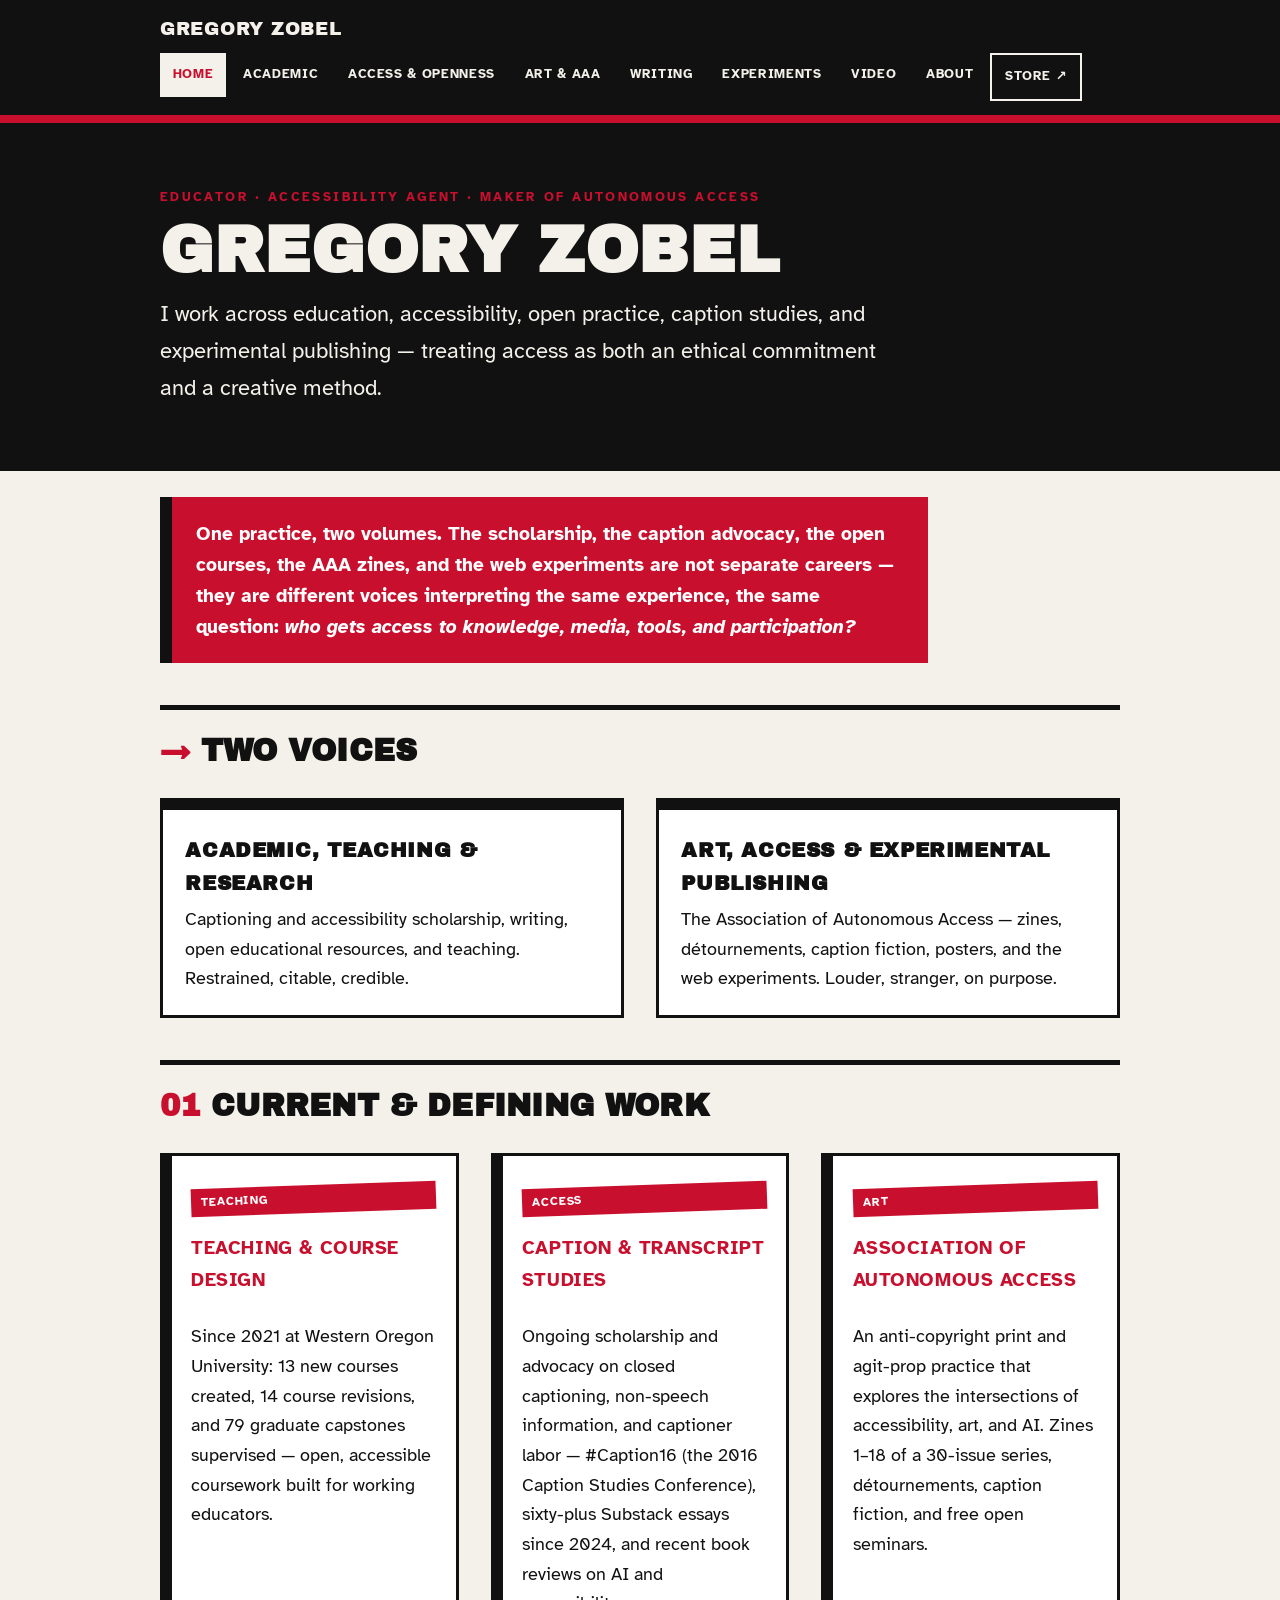
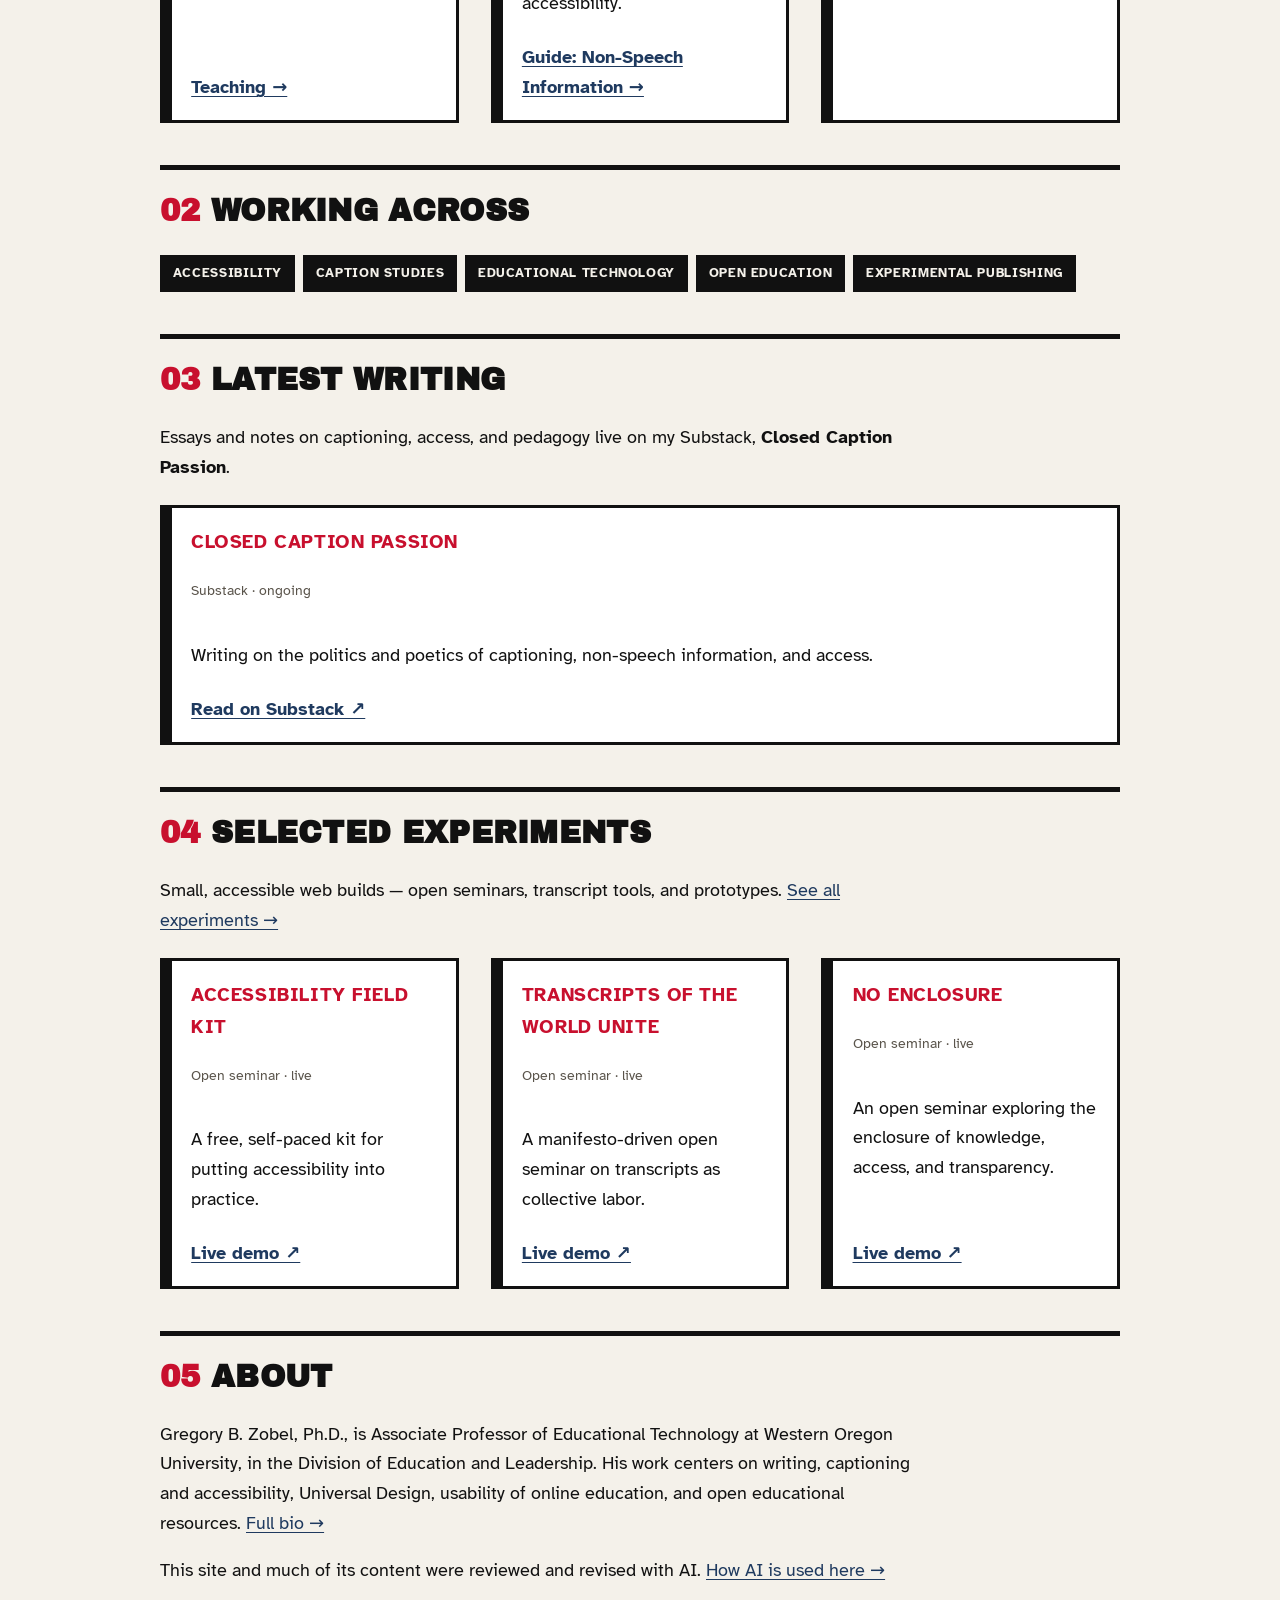
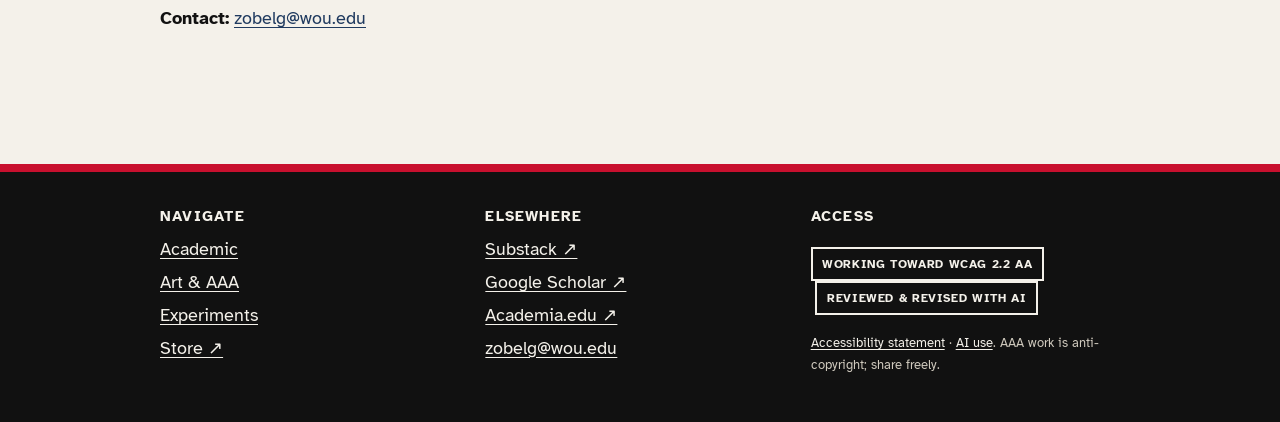
==== commit 6e6723d3: "accessibility: 'is an emphasis'; index: writing in the academic entrance card Co-Authored-By: Claude" ====
--- a/index.html
+++ b/index.html
@@ -49,7 +49,7 @@
     <ul class="grid">
       <li><a class="entrance" href="academic.html">
         <h3>Academic, Teaching &amp; Research</h3>
-        <p>Captioning and accessibility scholarship, open educational resources, and teaching. Restrained, citable, credible.</p>
+        <p>Captioning and accessibility scholarship, writing, open educational resources, and teaching. Restrained, citable, credible.</p>
       </a></li>
       <li><a class="entrance" href="aaa.html">
         <h3>Art, Access &amp; Experimental Publishing</h3>
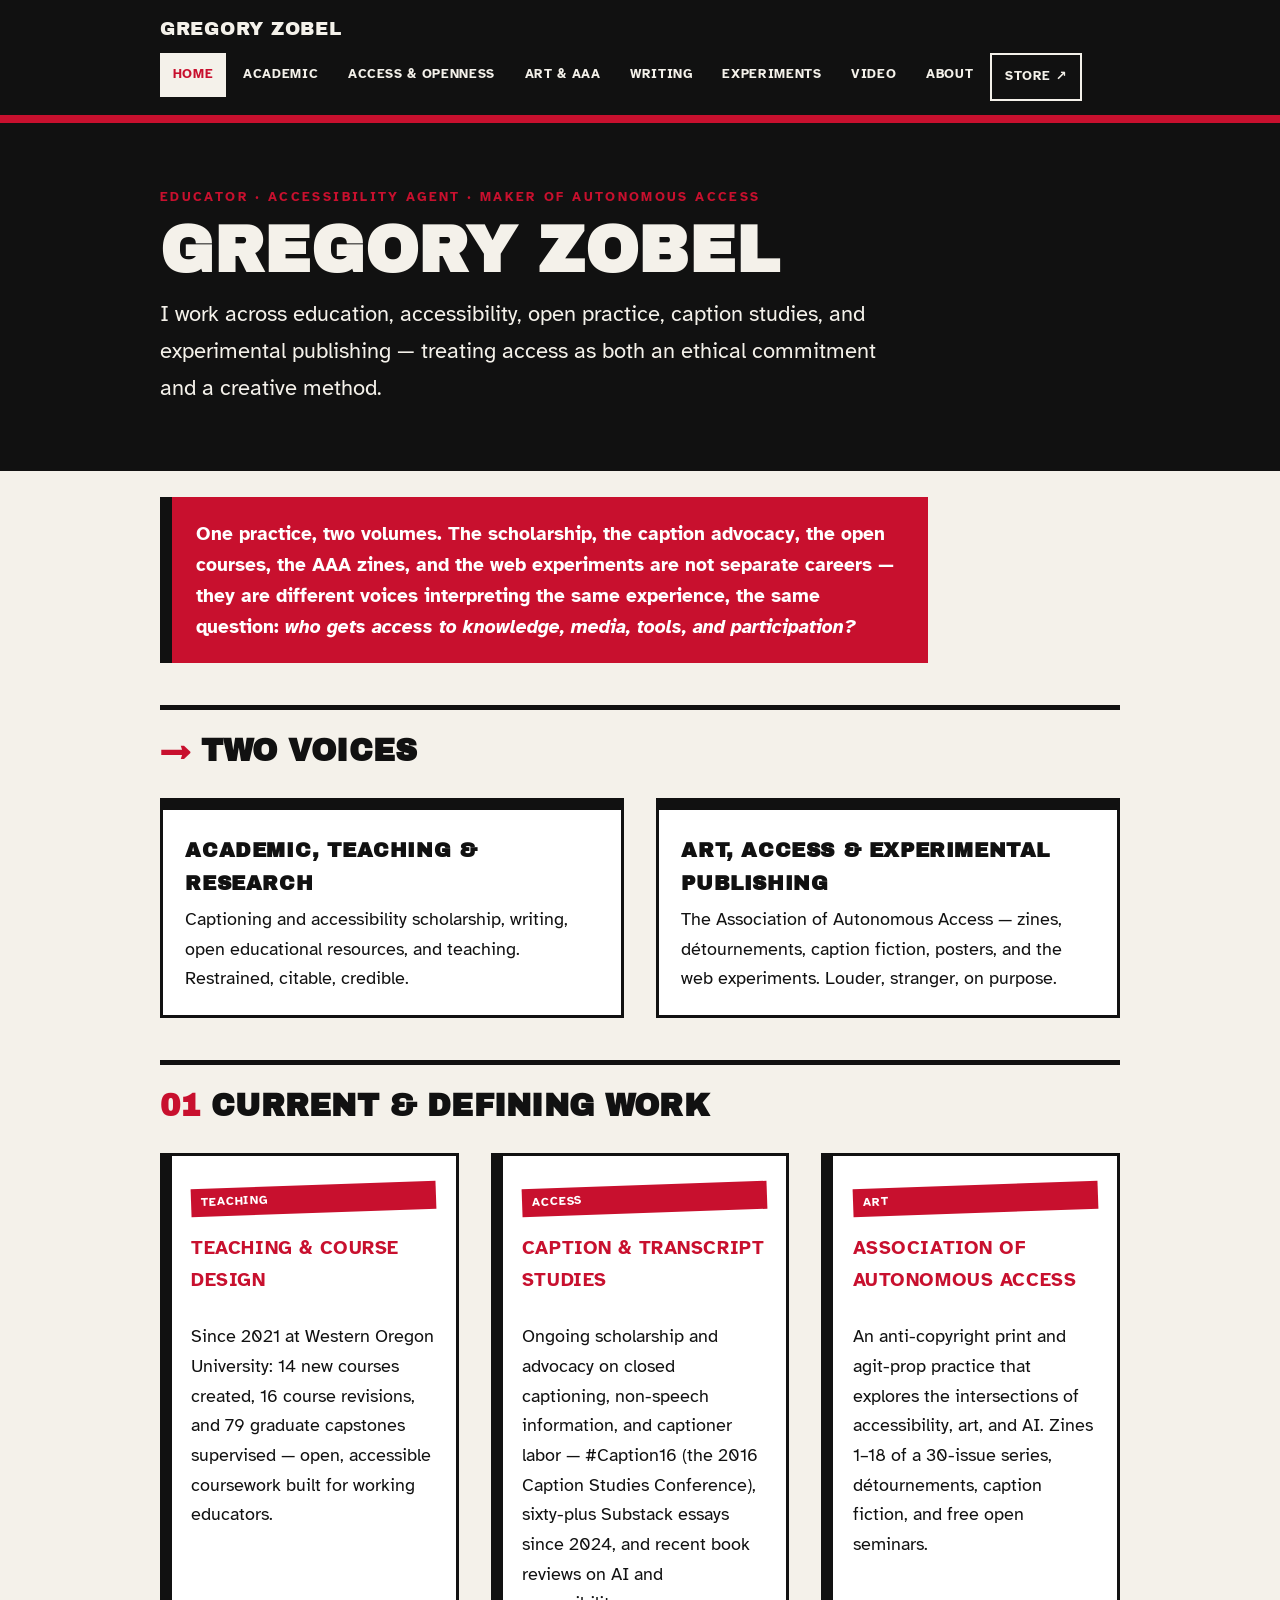
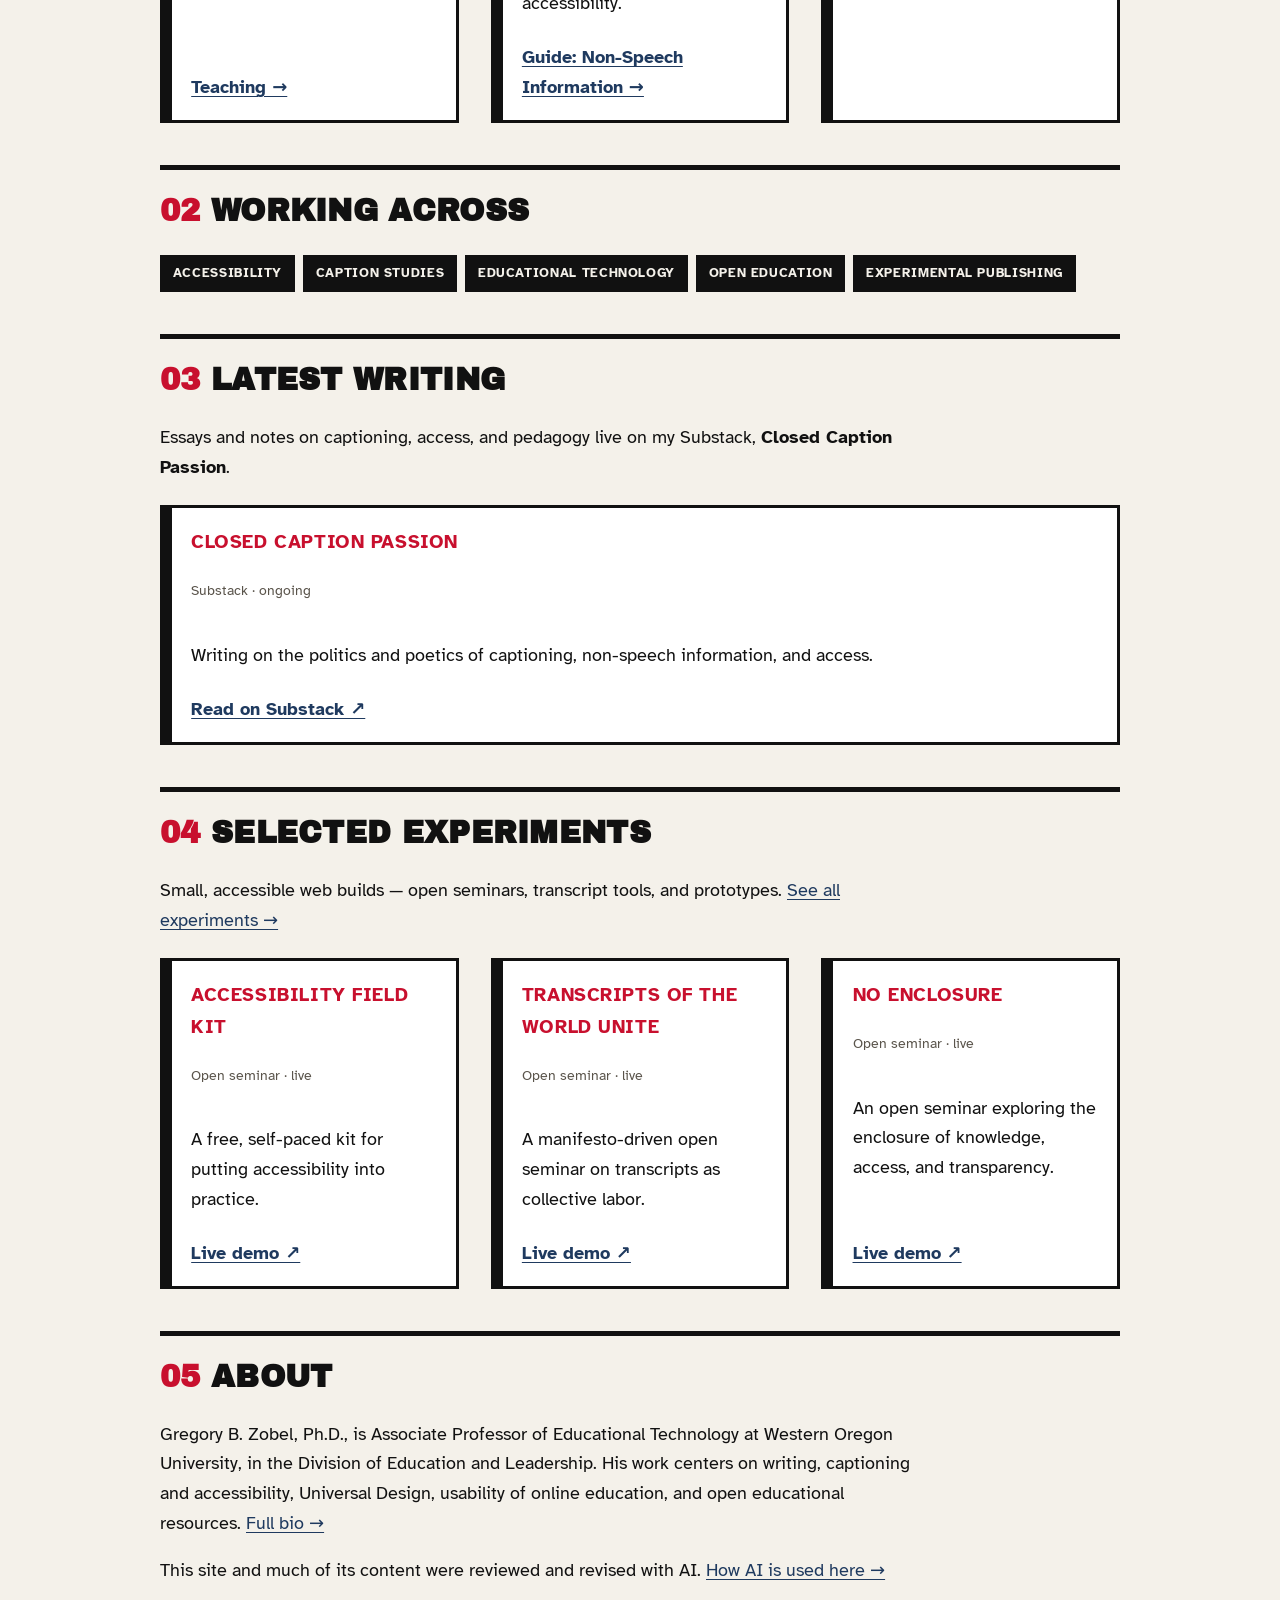
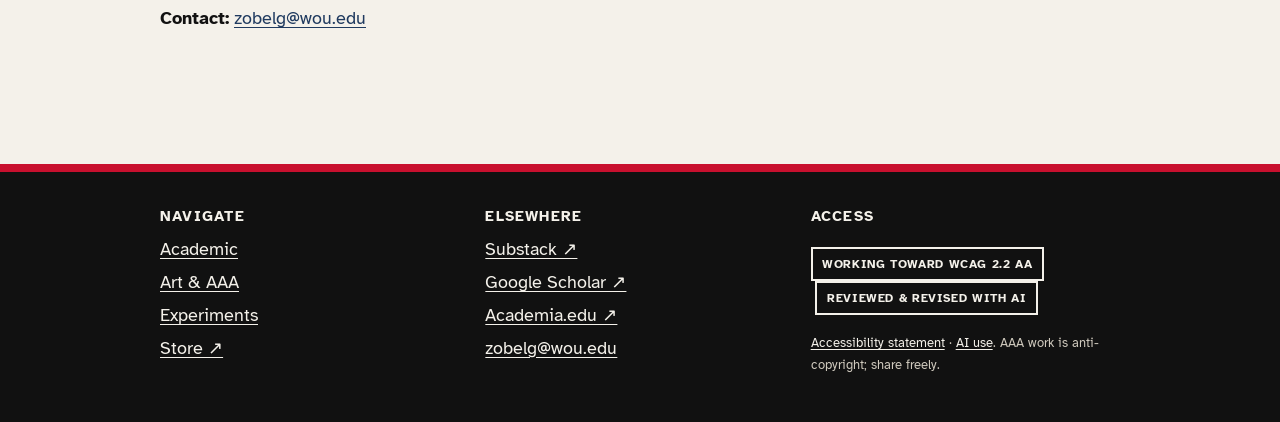
==== commit 6ff59f4e: "Public CV v17 (from CV Master v17); site pages updated to match - cv.html regenerated from Public v1" ====
--- a/index.html
+++ b/index.html
@@ -62,7 +62,7 @@
       <li class="card">
         <p class="stamp">Teaching</p>
         <h3>Teaching &amp; course design</h3>
-        <p>Since 2021 at Western Oregon University: 13 new courses created, 14 course revisions, and 79 graduate capstones supervised — open, accessible coursework built for working educators.</p>
+        <p>Since 2021 at Western Oregon University: 14 new courses created, 16 course revisions, and 79 graduate capstones supervised — open, accessible coursework built for working educators.</p>
         <a class="more" href="teaching.html">Teaching &rarr;</a>
       </li>
       <li class="card">
--- a/assets/css/site.css
+++ b/assets/css/site.css
@@ -171,6 +171,7 @@
 .refs li{padding:.7rem 0 .7rem 1rem;border-left:4px solid var(--accent);margin-bottom:.6rem;}
 .register-academic .refs li{border-left-color:var(--aca-yellow);}
 .refs .venue{font-style:italic;}
+.refs li{overflow-wrap:break-word;}
 
 /* =========================  AAA STAMPS  ========================== */
 .stamp{
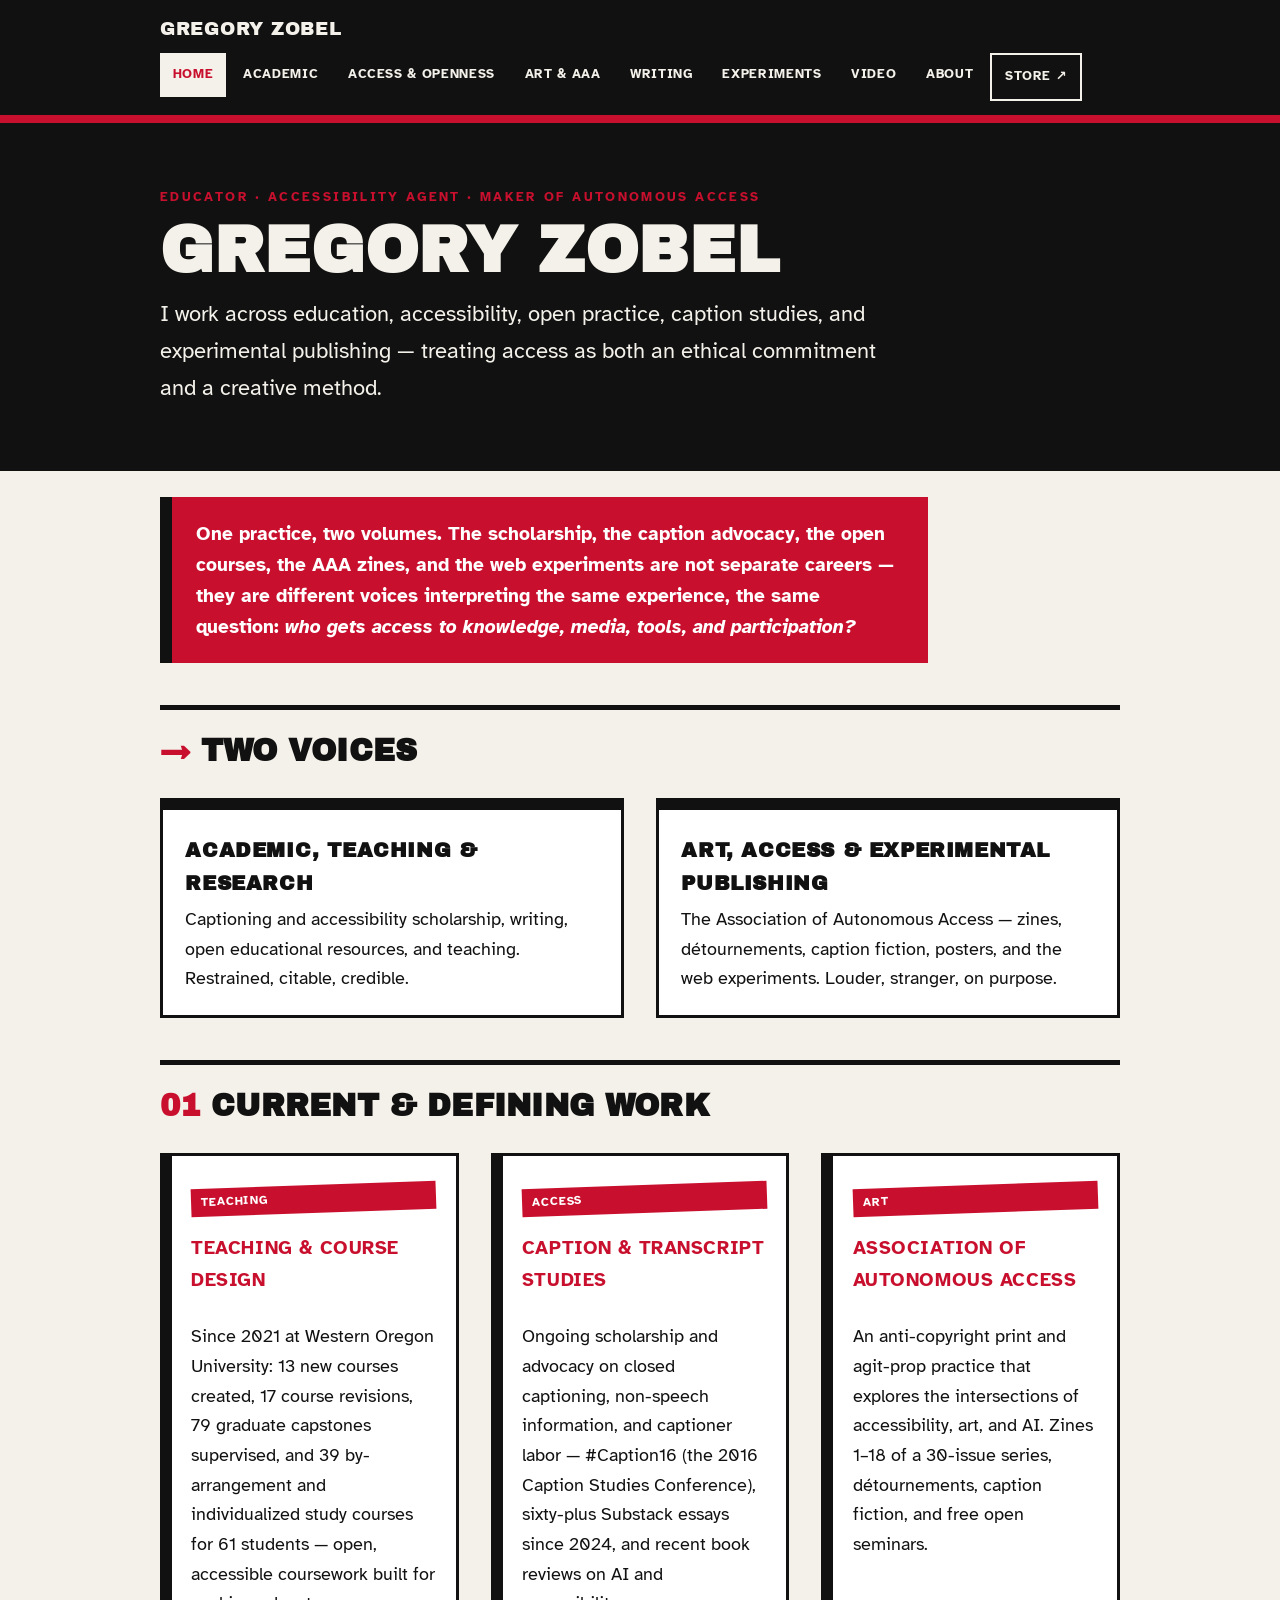
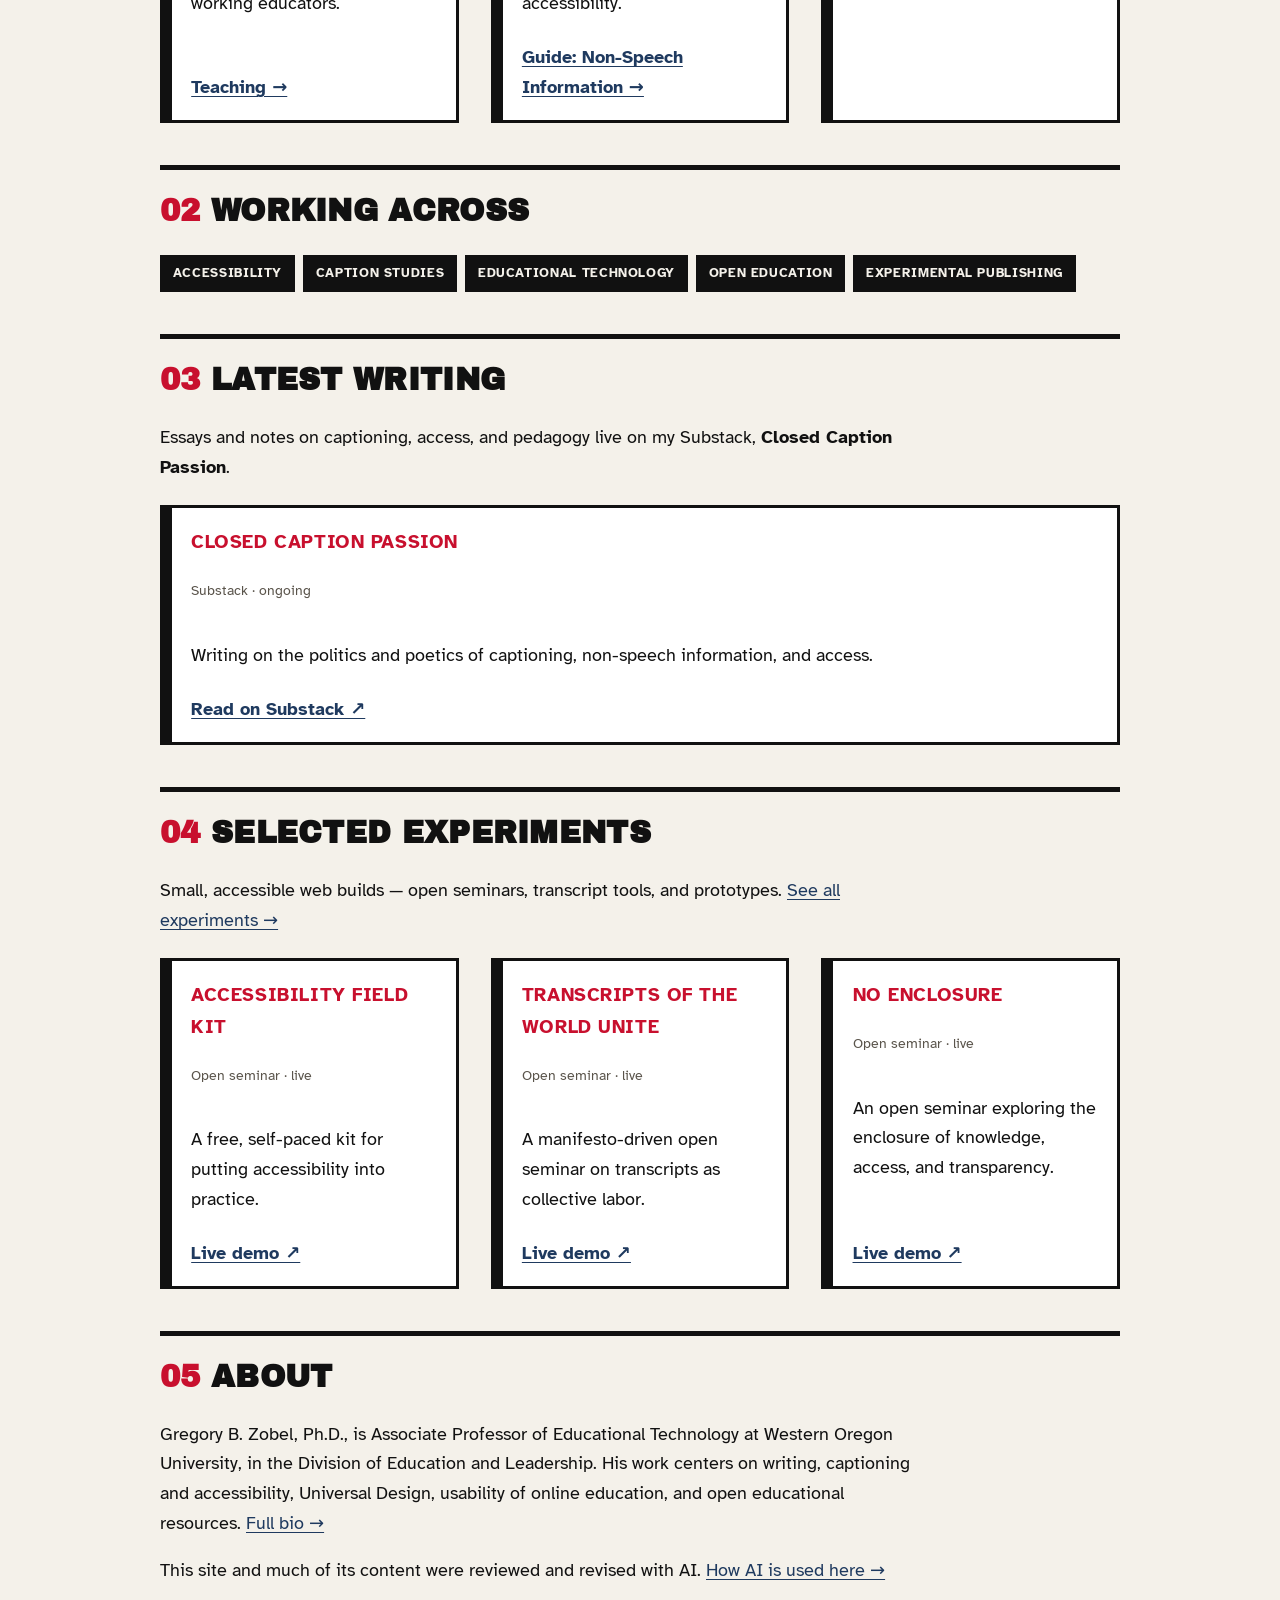
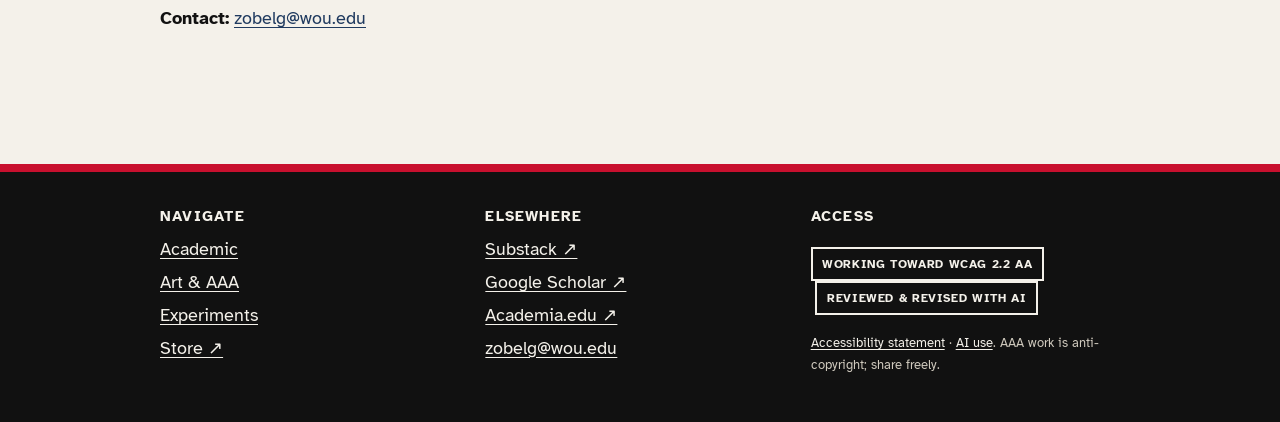
==== commit b23bb553: "Public CV v17B: at-a-glance figures led by by-arrangement and individualized study; WR 301 as a revi" ====
--- a/index.html
+++ b/index.html
@@ -62,7 +62,7 @@
       <li class="card">
         <p class="stamp">Teaching</p>
         <h3>Teaching &amp; course design</h3>
-        <p>Since 2021 at Western Oregon University: 14 new courses created, 16 course revisions, and 79 graduate capstones supervised — open, accessible coursework built for working educators.</p>
+        <p>Since 2021 at Western Oregon University: 13 new courses created, 17 course revisions, 79 graduate capstones supervised, and 39 by-arrangement and individualized study courses for 61 students — open, accessible coursework built for working educators.</p>
         <a class="more" href="teaching.html">Teaching &rarr;</a>
       </li>
       <li class="card">
--- a/assets/css/site.css
+++ b/assets/css/site.css
@@ -172,6 +172,13 @@
 .register-academic .refs li{border-left-color:var(--aca-yellow);}
 .refs .venue{font-style:italic;}
 .refs li{overflow-wrap:break-word;}
+/* CV at-a-glance figures */
+.grid.stats{grid-template-columns:repeat(auto-fit,minmax(12rem,1fr));}
+.stats .card p{margin:0;}
+.stats .card p.stamp{align-self:flex-start;margin:0 0 .5rem;}
+.stats .feature{grid-column:1 / -1;border-left-color:var(--aca-slate);}
+.stat{display:block;font-family:"Archivo Black","Arial Black",sans-serif;font-size:2.1rem;line-height:1.05;color:var(--aca-slate);}
+.stats .feature .stat{font-size:2.8rem;}
 
 /* =========================  AAA STAMPS  ========================== */
 .stamp{
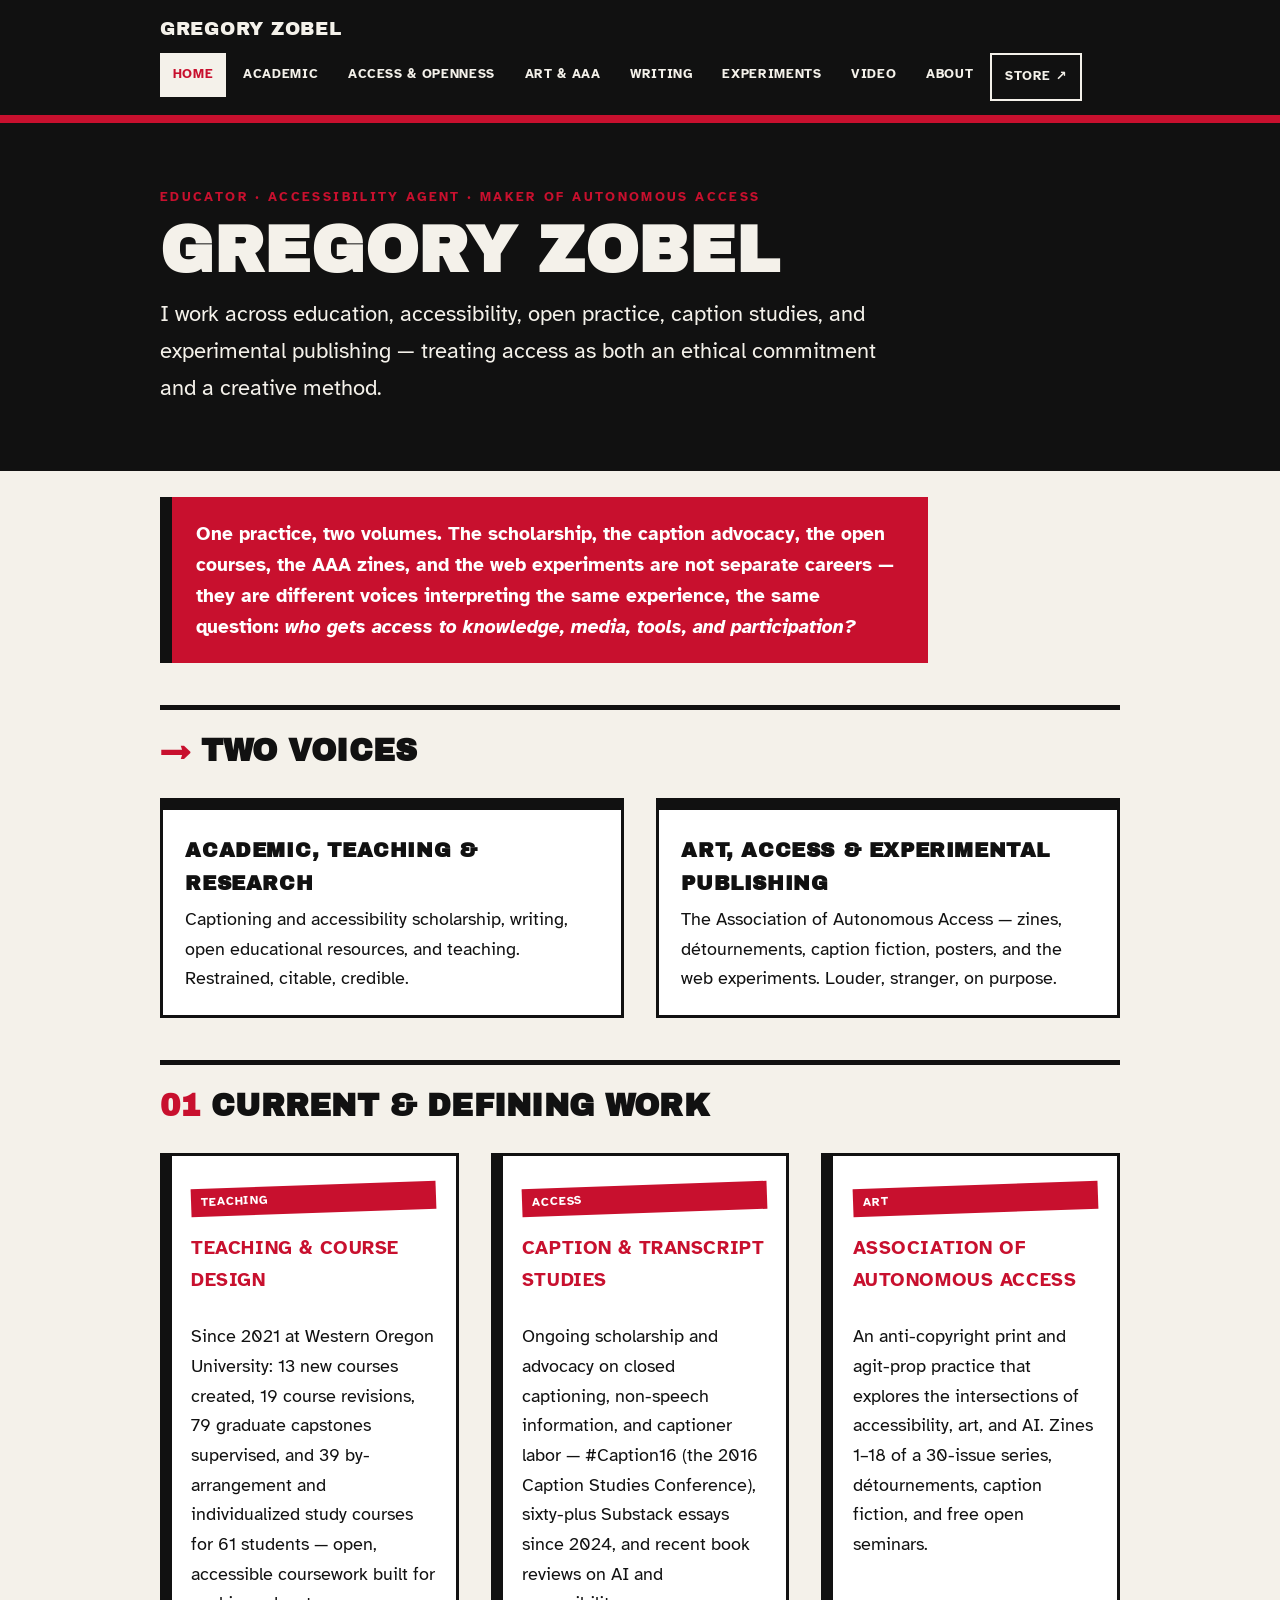
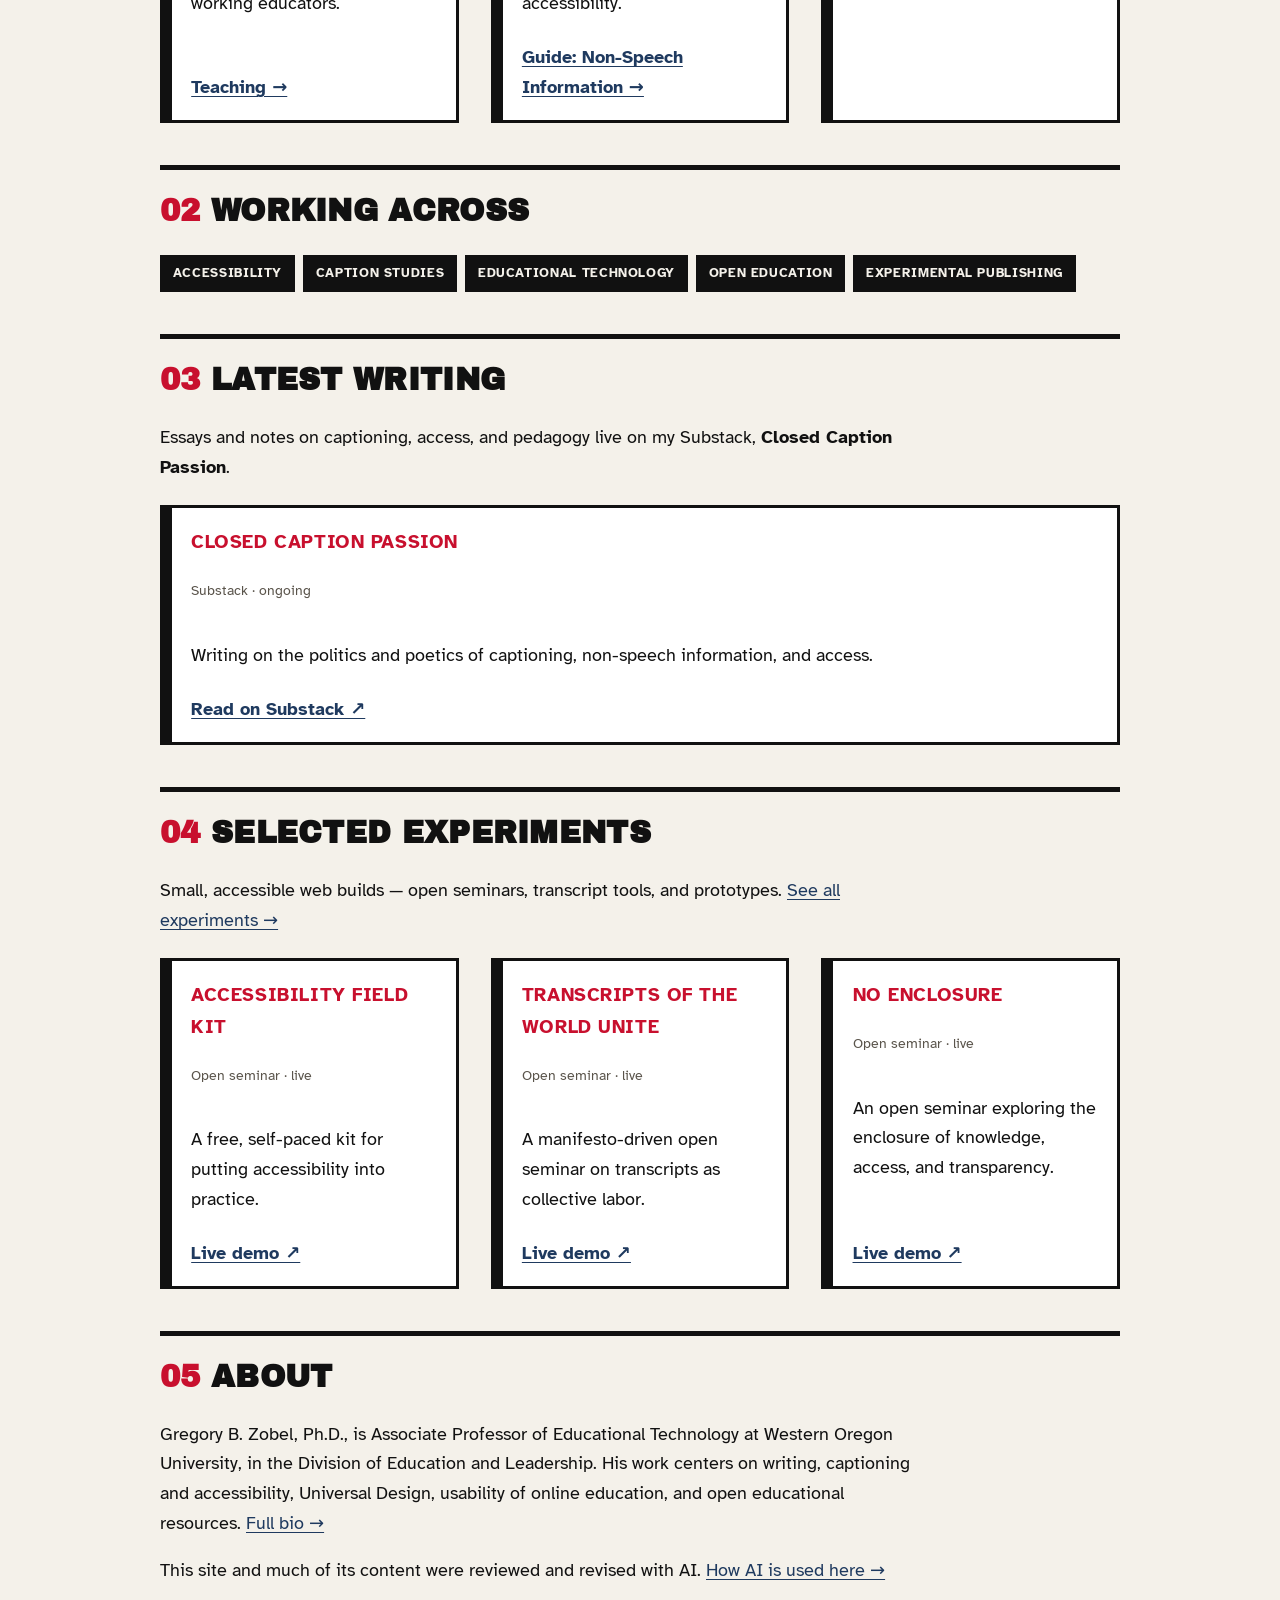
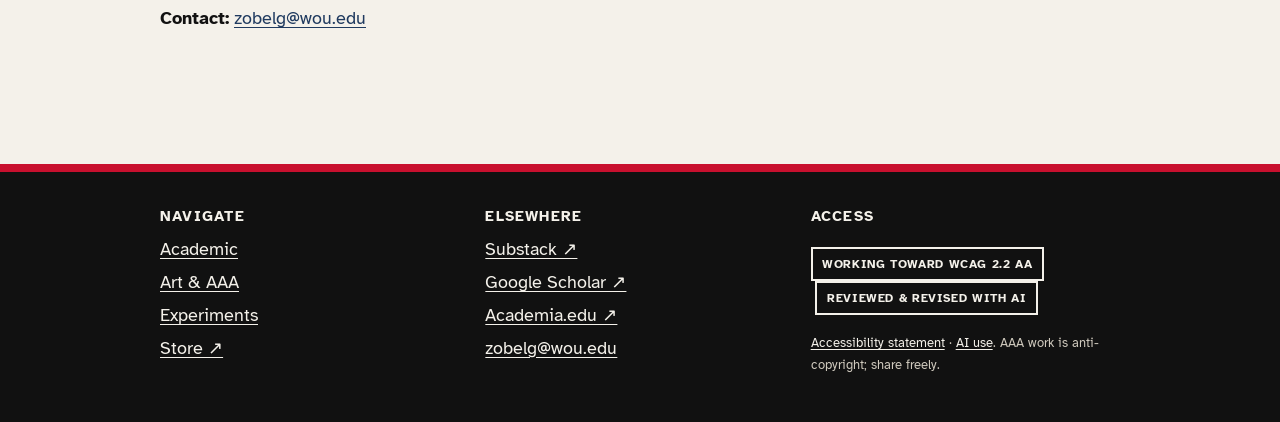
==== commit b8ba7f98: "Public CV v20: November 2026 additions, date fixes, and updated counts - cv.html rebuilt from public" ====
--- a/index.html
+++ b/index.html
@@ -62,7 +62,7 @@
       <li class="card">
         <p class="stamp">Teaching</p>
         <h3>Teaching &amp; course design</h3>
-        <p>Since 2021 at Western Oregon University: 13 new courses created, 17 course revisions, 79 graduate capstones supervised, and 39 by-arrangement and individualized study courses for 61 students — open, accessible coursework built for working educators.</p>
+        <p>Since 2021 at Western Oregon University: 13 new courses created, 19 course revisions, 79 graduate capstones supervised, and 39 by-arrangement and individualized study courses for 61 students — open, accessible coursework built for working educators.</p>
         <a class="more" href="teaching.html">Teaching &rarr;</a>
       </li>
       <li class="card">
